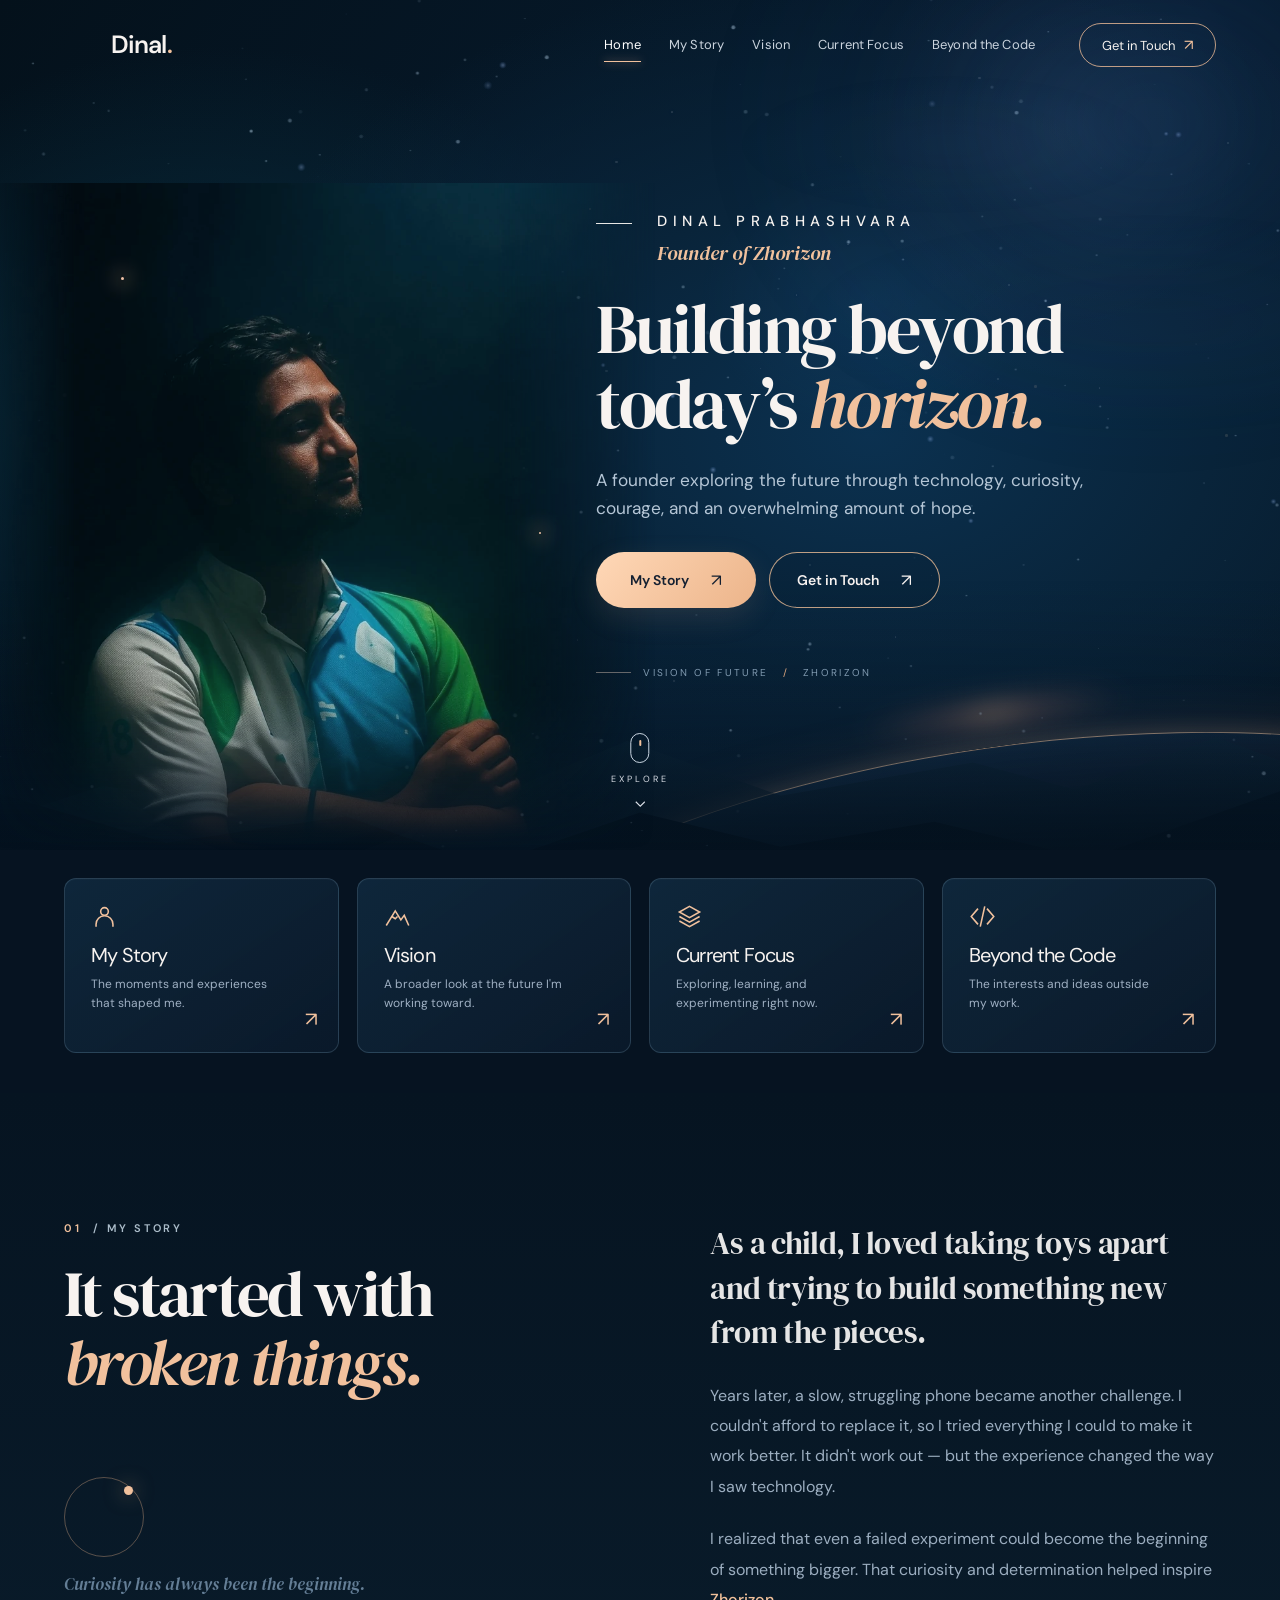
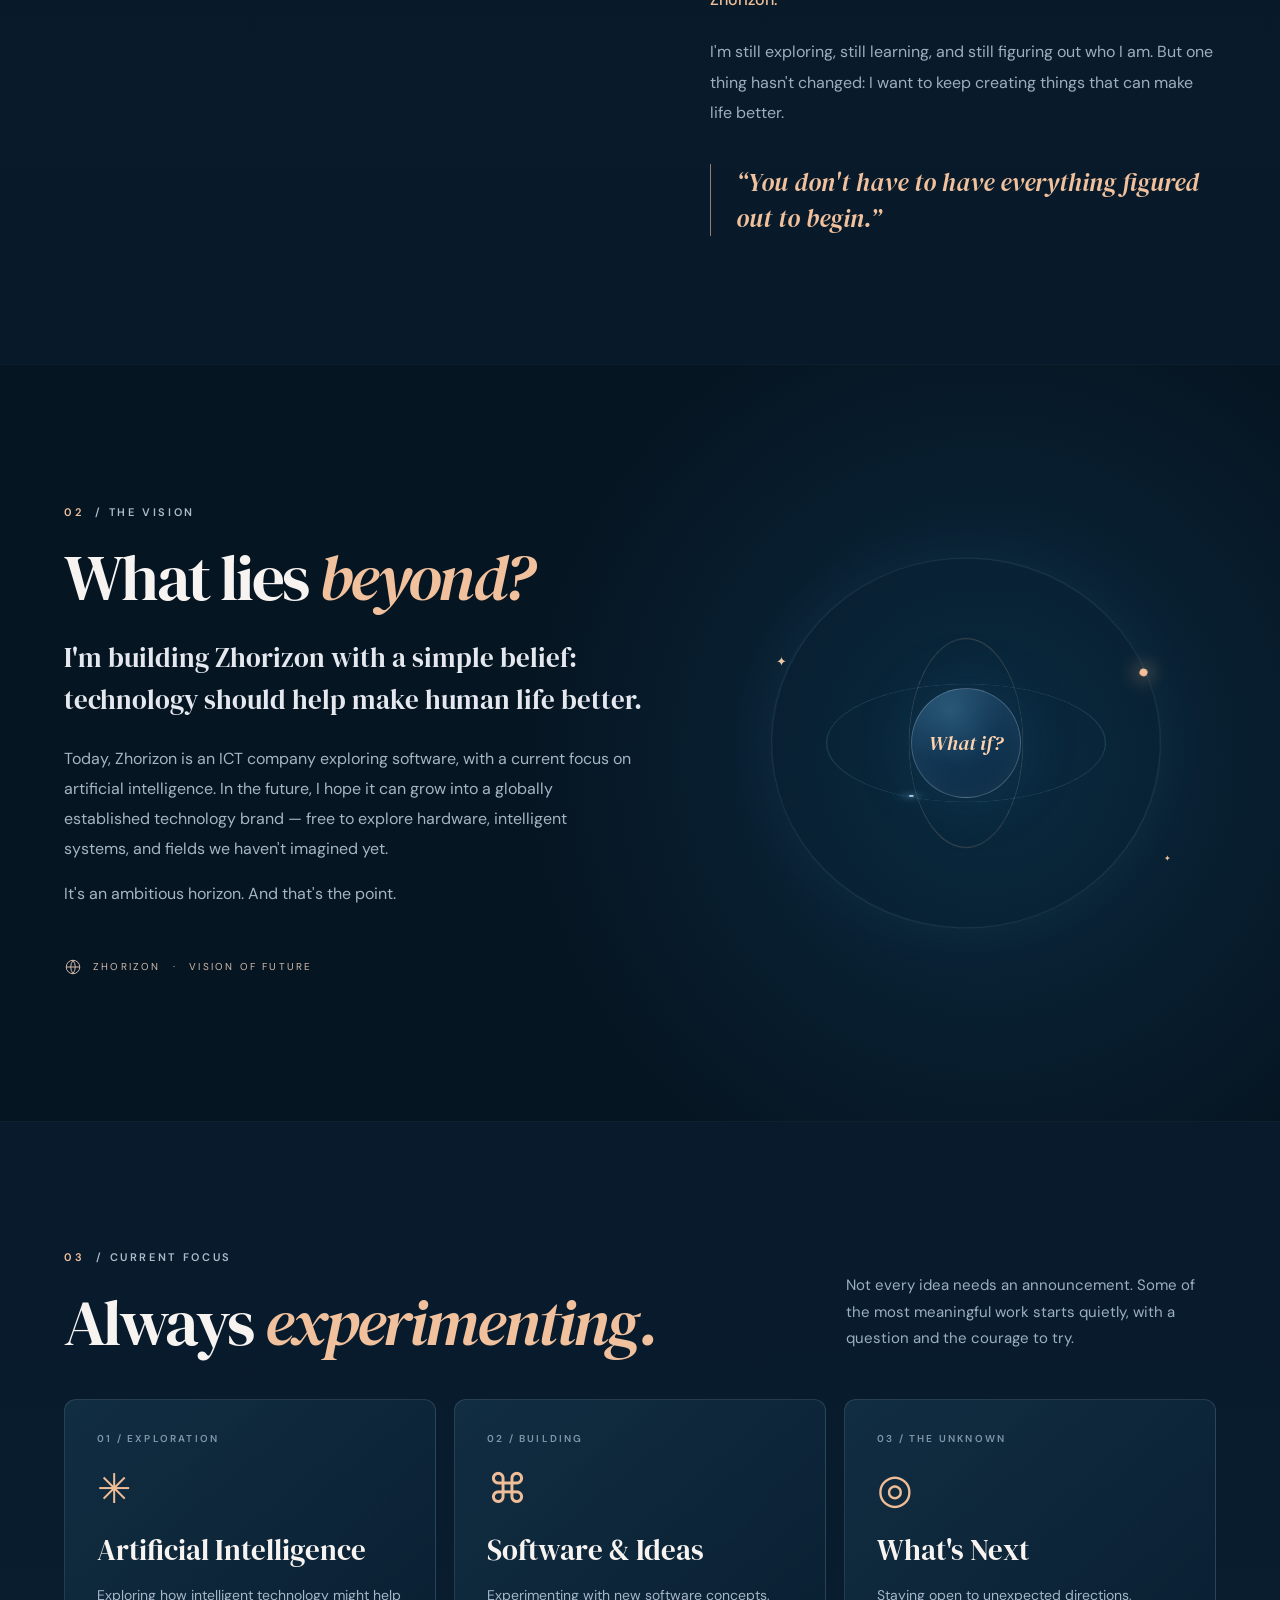
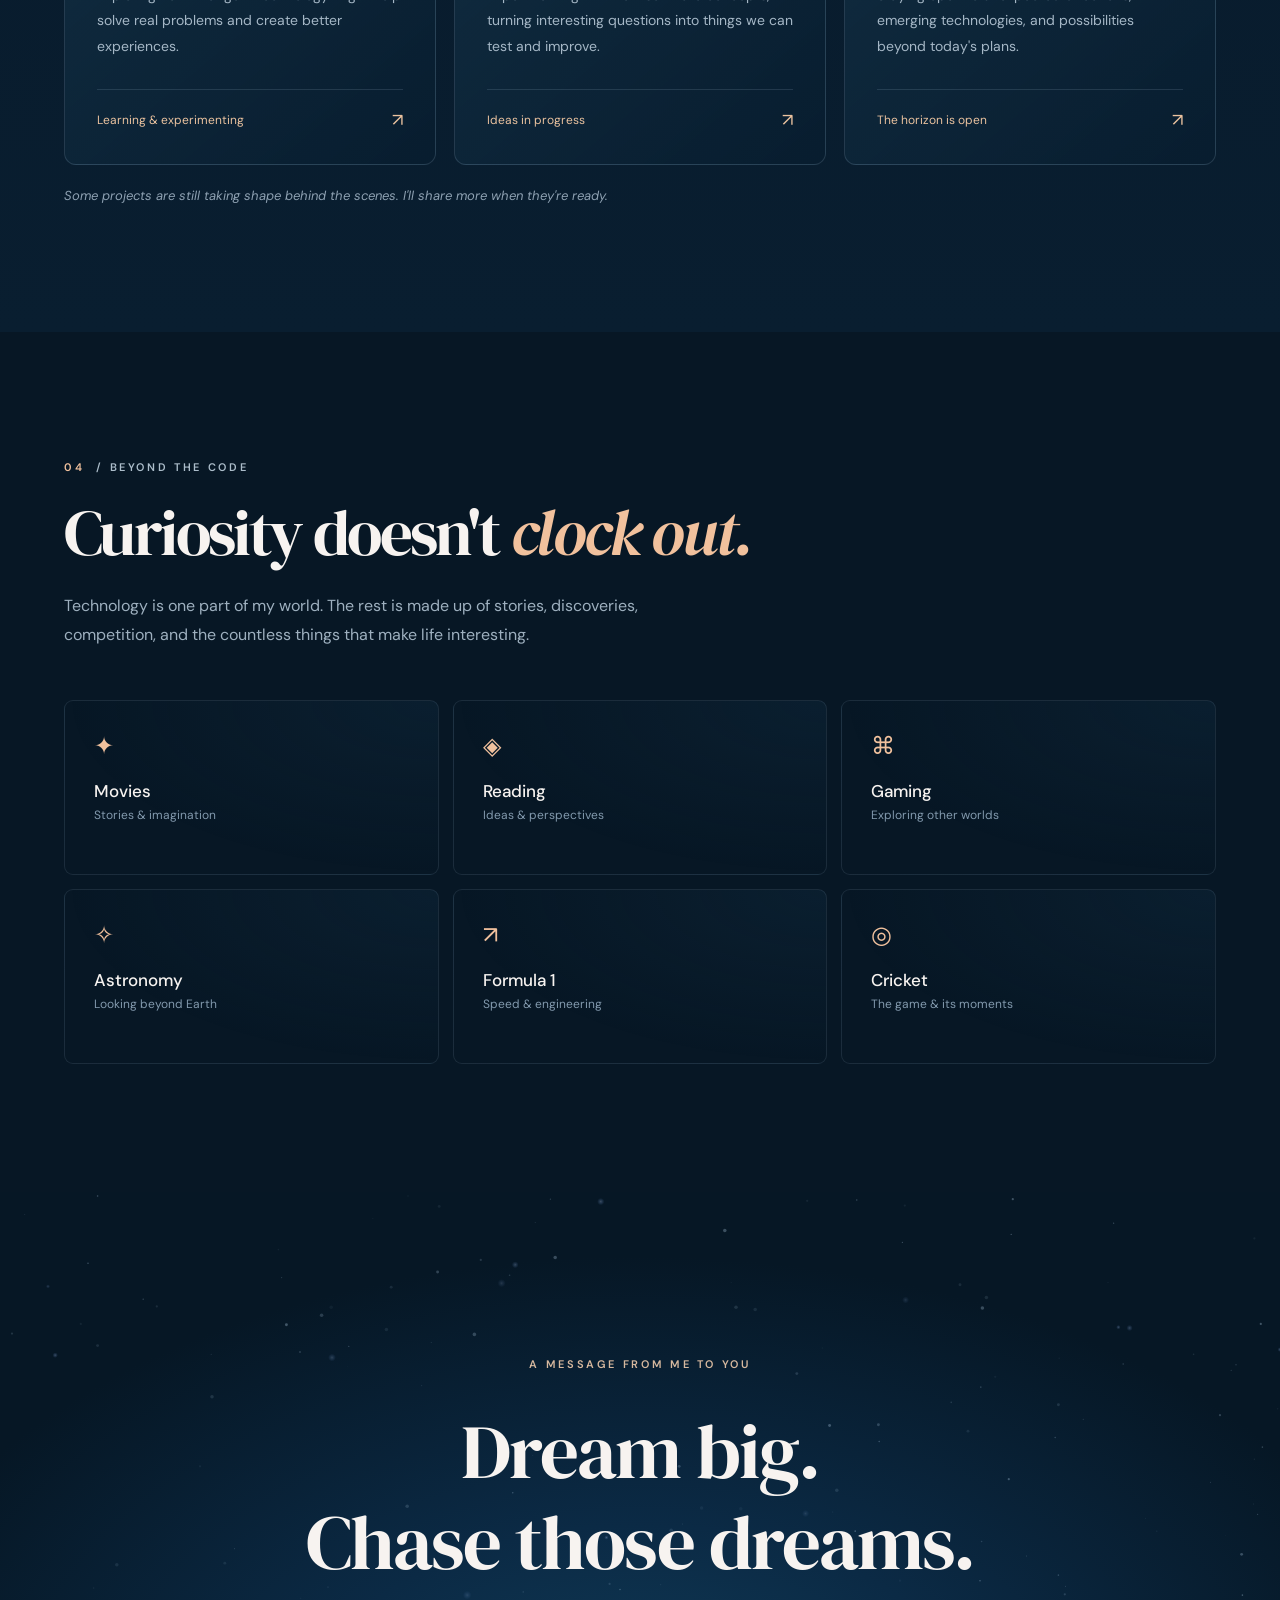
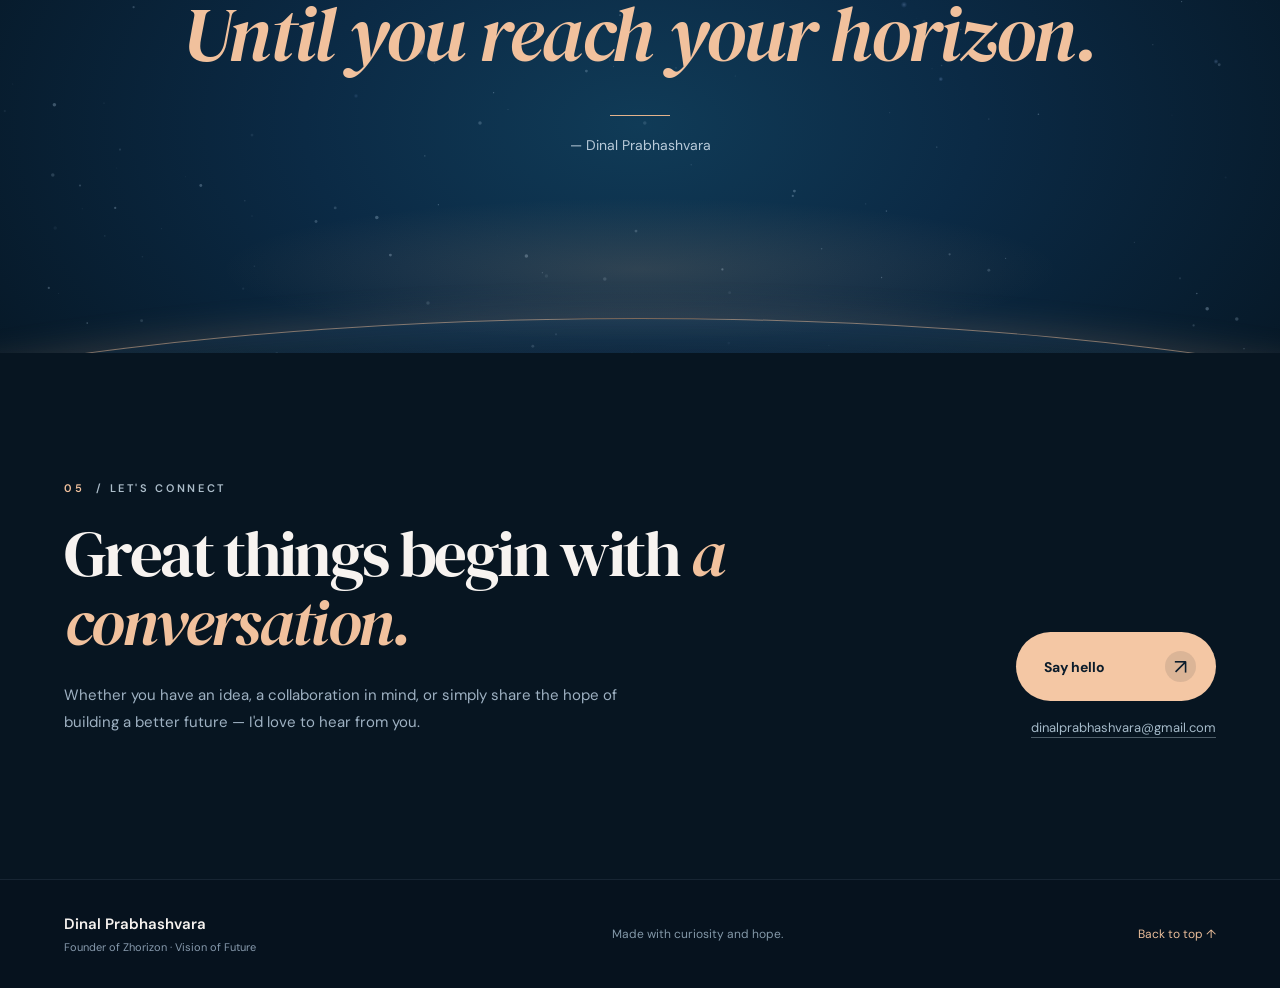
==== index.html @ a8a8c231 "Add files via upload Initial portfolio website" ====
<!doctype html>
<html lang="en">
<head>
  <meta charset="UTF-8" />
  <meta name="viewport" content="width=device-width, initial-scale=1.0" />
  <meta name="theme-color" content="#071421" />
  <meta name="description" content="Dinal Prabhashvara — founder of Zhorizon. Exploring the future through technology, curiosity, courage, and hope." />
  <meta property="og:type" content="website" />
  <meta property="og:title" content="Dinal Prabhashvara — Building beyond today's horizon" />
  <meta property="og:description" content="Founder of Zhorizon. Building, experimenting, and exploring new possibilities in technology." />
  <title>Dinal Prabhashvara | Building Beyond Today's Horizon</title>
  <link rel="icon" type="image/svg+xml" href="assets/favicon.svg" />
  <link rel="preconnect" href="https://fonts.googleapis.com" />
  <link rel="preconnect" href="https://fonts.gstatic.com" crossorigin />
  <link href="https://fonts.googleapis.com/css2?family=DM+Sans:wght@400;500;600;700&family=DM+Serif+Display:ital@0;1&display=swap" rel="stylesheet" />
  <link rel="stylesheet" href="styles.css" />
  <script>document.documentElement.classList.add('js');</script>
  <script src="script.js" defer></script>
</head>
<body>
  <a class="skip-link" href="#main">Skip to content</a>
  <div class="scroll-progress" aria-hidden="true"></div>
  <header class="site-header" id="top">
    <div class="header-inner container">
      <a class="brand" href="#home" aria-label="Dinal Prabhashvara, home">
        <svg class="brand-horizon" width="42" height="24" viewBox="0 0 42 24" fill="none" aria-hidden="true">
          <path d="M2 18C10.5 8.3 31.2 8.1 40 18" stroke="url(#logoArc)" stroke-width="2" stroke-linecap="round"/>
          <defs><linearGradient id="logoArc" x1="2" y1="18" x2="40" y2="18"><stop stop-color="#E7AE7F" stop-opacity="0"/><stop offset=".5" stop-color="#FFD1A7"/><stop offset="1" stop-color="#E7AE7F" stop-opacity="0"/></linearGradient></defs>
        </svg>
        <span>Dinal<span class="brand-period">.</span></span>
      </a>
      <nav class="site-nav" id="primary-nav" aria-label="Primary navigation">
        <a href="#home" class="active">Home</a>
        <a href="#story">My Story</a>
        <a href="#vision">Vision</a>
        <a href="#focus">Current Focus</a>
        <a href="#beyond">Beyond the Code</a>
      </nav>
      <a class="header-contact" href="#contact">Get in Touch <span aria-hidden="true">↗</span></a>
      <button class="menu-toggle" aria-label="Open navigation" aria-expanded="false" aria-controls="primary-nav" type="button"><span></span><span></span><span></span></button>
    </div>
  </header>

  <main id="main">
    <section class="hero" id="home" aria-labelledby="hero-title">
      <div class="stars-layer" aria-hidden="true"></div>
      <div class="twinkle-field" aria-hidden="true"></div>
      <div class="meteor-field" aria-hidden="true"><span class="meteor meteor-one"></span><span class="meteor meteor-two"></span></div>
      <div class="cosmic-glow" aria-hidden="true"></div>
      <div class="cosmic-dust" aria-hidden="true"></div>
      <div class="horizon-scene" aria-hidden="true">
        <div class="horizon-planet"></div><div class="horizon-arc"></div>
        <div class="mountain mountain-back"></div><div class="mountain mountain-front"></div>
      </div>
      <div class="hero-inner container">
        <div class="portrait-panel">
          <div class="portrait-aura" aria-hidden="true"></div>
          <img class="portrait" src="assets/dinal-portrait.webp" alt="Portrait of Dinal Prabhashvara, founder of Zhorizon" width="1024" height="1030" fetchpriority="high" />
          <span class="portrait-spark one" aria-hidden="true"></span>
          <span class="portrait-spark two" aria-hidden="true"></span>
        </div>
        <div class="hero-content">
          <div class="eyebrow"><span class="eyebrow-line"></span><div><span class="eyebrow-name">Dinal Prabhashvara</span><span class="eyebrow-role">Founder of Zhorizon</span></div></div>
          <h1 id="hero-title">Building beyond<br />today’s <em>horizon.</em></h1>
          <p class="hero-subtitle">A founder exploring the future through technology, curiosity, courage, and an overwhelming amount of hope.</p>
          <div class="hero-actions"><a class="button button-primary" href="#story">My Story <span aria-hidden="true">↗</span></a><a class="button button-secondary" href="#contact">Get in Touch <span aria-hidden="true">↗</span></a></div>
          <div class="hero-caption"><span class="caption-rule"></span><span>Vision of Future <span class="caption-separator">/</span> Zhorizon</span></div>
        </div>
      </div>
      <a class="scroll-prompt" href="#explore" aria-label="Scroll down to explore"><span class="mouse-icon"><span></span></span><span>Explore</span><svg viewBox="0 0 24 24" width="18" height="18" fill="none" stroke="currentColor" stroke-width="1.5" aria-hidden="true"><path d="m6 9 6 6 6-6" /></svg></a>
    </section>

    <section class="explore container" id="explore" aria-label="Explore the website">
      <a class="explore-card" href="#story"><span class="card-icon"><svg viewBox="0 0 24 24" fill="none" stroke="currentColor" stroke-width="1.4" aria-hidden="true"><circle cx="12" cy="7.5" r="3.4"/><path d="M4.5 21v-2.1a7.5 7.5 0 0 1 15 0V21"/></svg></span><span class="card-heading">My Story</span><span class="card-description">The moments and experiences that shaped me.</span><span class="card-arrow" aria-hidden="true">↗</span></a>
      <a class="explore-card" href="#vision"><span class="card-icon"><svg viewBox="0 0 24 24" fill="none" stroke="currentColor" stroke-width="1.4" aria-hidden="true"><path d="m2 20 8-13 5 8 3-4 4 9M7 12l3 2 2-2"/></svg></span><span class="card-heading">Vision</span><span class="card-description">A broader look at the future I'm working toward.</span><span class="card-arrow" aria-hidden="true">↗</span></a>
      <a class="explore-card" href="#focus"><span class="card-icon"><svg viewBox="0 0 24 24" fill="none" stroke="currentColor" stroke-width="1.4" aria-hidden="true"><path d="m12 3 9 5-9 5-9-5 9-5ZM3 12l9 5 9-5M3 16l9 5 9-5"/></svg></span><span class="card-heading">Current Focus</span><span class="card-description">Exploring, learning, and experimenting right now.</span><span class="card-arrow" aria-hidden="true">↗</span></a>
      <a class="explore-card" href="#beyond"><span class="card-icon"><svg viewBox="0 0 24 24" fill="none" stroke="currentColor" stroke-width="1.4" aria-hidden="true"><path d="m8 5-6 7 6 7M16 5l6 7-6 7M14 3 10 21"/></svg></span><span class="card-heading">Beyond the Code</span><span class="card-description">The interests and ideas outside my work.</span><span class="card-arrow" aria-hidden="true">↗</span></a>
    </section>

    <section class="story-section section-pad" id="story" aria-labelledby="story-title">
      <div class="container story-layout">
        <div class="story-intro reveal"><p class="section-kicker"><span>01</span> / My Story</p><h2 class="section-title" id="story-title">It started with <em>broken things.</em></h2><div class="story-decoration" aria-hidden="true"><span class="mini-orbit"></span><span>Curiosity has always been the beginning.</span></div></div>
        <div class="story-prose reveal"><p class="lead">As a child, I loved taking toys apart and trying to build something new from the pieces.</p><p>Years later, a slow, struggling phone became another challenge. I couldn't afford to replace it, so I tried everything I could to make it work better. It didn't work out — but the experience changed the way I saw technology.</p><p>I realized that even a failed experiment could become the beginning of something bigger. That curiosity and determination helped inspire <strong>Zhorizon.</strong></p><p>I'm still exploring, still learning, and still figuring out who I am. But one thing hasn't changed: I want to keep creating things that can make life better.</p><blockquote>“You don't have to have everything figured out to begin.”</blockquote></div>
      </div>
    </section>

    <section class="vision-section section-pad" id="vision" aria-labelledby="vision-title"><div class="vision-aura" aria-hidden="true"></div><div class="container vision-layout"><div class="reveal"><p class="section-kicker"><span>02</span> / The Vision</p><h2 class="section-title" id="vision-title">What lies <em>beyond?</em></h2><p class="vision-text">I'm building Zhorizon with a simple belief: technology should help make human life better.</p><p class="body-copy">Today, Zhorizon is an ICT company exploring software, with a current focus on artificial intelligence. In the future, I hope it can grow into a globally established technology brand — free to explore hardware, intelligent systems, and fields we haven't imagined yet.</p><p class="body-copy">It's an ambitious horizon. And that's the point.</p><div class="vision-tag"><svg viewBox="0 0 24 24" width="18" height="18" fill="none" stroke="currentColor" stroke-width="1.3" aria-hidden="true"><circle cx="12" cy="12" r="9"/><path d="M3 12h18M12 3a16 16 0 0 1 0 18M12 3a16 16 0 0 0 0 18"/></svg><span>ZHORIZON <span class="tag-dot">·</span> VISION OF FUTURE</span></div></div><div class="vision-orbit reveal" aria-hidden="true"><div class="orbit orbit-one"></div><div class="orbit orbit-two"></div><div class="orbit orbit-three"></div><div class="orbit-core"><span>What if?</span></div><span class="orbit-star orbit-star-one">✦</span><span class="orbit-star orbit-star-two">✦</span></div></div></section>

    <section class="focus-section section-pad" id="focus" aria-labelledby="focus-title"><div class="container"><div class="section-top reveal"><div><p class="section-kicker"><span>03</span> / Current Focus</p><h2 class="section-title" id="focus-title">Always <em>experimenting.</em></h2></div><p>Not every idea needs an announcement. Some of the most meaningful work starts quietly, with a question and the courage to try.</p></div><div class="focus-grid"><article class="focus-card reveal"><div class="focus-number">01 / EXPLORATION</div><div class="focus-symbol">✳</div><h3>Artificial Intelligence</h3><p>Exploring how intelligent technology might help solve real problems and create better experiences.</p><div class="focus-bottom">Learning & experimenting <span aria-hidden="true">↗</span></div></article><article class="focus-card reveal"><div class="focus-number">02 / BUILDING</div><div class="focus-symbol">⌘</div><h3>Software & Ideas</h3><p>Experimenting with new software concepts, turning interesting questions into things we can test and improve.</p><div class="focus-bottom">Ideas in progress <span aria-hidden="true">↗</span></div></article><article class="focus-card reveal"><div class="focus-number">03 / THE UNKNOWN</div><div class="focus-symbol">◎</div><h3>What's Next</h3><p>Staying open to unexpected directions, emerging technologies, and possibilities beyond today's plans.</p><div class="focus-bottom">The horizon is open <span aria-hidden="true">↗</span></div></article></div><p class="focus-note reveal">Some projects are still taking shape behind the scenes. I'll share more when they're ready.</p></div></section>

    <section class="beyond-section section-pad" id="beyond" aria-labelledby="beyond-title"><div class="container"><div class="beyond-intro reveal"><p class="section-kicker"><span>04</span> / Beyond the Code</p><h2 class="section-title" id="beyond-title">Curiosity doesn't <em>clock out.</em></h2><p>Technology is one part of my world. The rest is made up of stories, discoveries, competition, and the countless things that make life interesting.</p></div><div class="interest-grid reveal"><div class="interest"><span aria-hidden="true">✦</span><h3>Movies</h3><p>Stories & imagination</p></div><div class="interest"><span aria-hidden="true">◈</span><h3>Reading</h3><p>Ideas & perspectives</p></div><div class="interest"><span aria-hidden="true">⌘</span><h3>Gaming</h3><p>Exploring other worlds</p></div><div class="interest"><span aria-hidden="true">✧</span><h3>Astronomy</h3><p>Looking beyond Earth</p></div><div class="interest"><span aria-hidden="true">↗</span><h3>Formula 1</h3><p>Speed & engineering</p></div><div class="interest"><span aria-hidden="true">◎</span><h3>Cricket</h3><p>The game & its moments</p></div></div></div></section>

    <section class="closing-section" aria-labelledby="closing-title"><div class="closing-stars" aria-hidden="true"></div><div class="closing-shimmer" aria-hidden="true"></div><div class="container closing-inner reveal"><p class="section-kicker">A message from me to you</p><h2 id="closing-title">Dream big.<br />Chase those dreams.<br /><em>Until you reach your horizon.</em></h2><div class="signature-rule"></div><p class="signature">— Dinal Prabhashvara</p></div><div class="closing-horizon" aria-hidden="true"></div></section>

    <section class="contact-section section-pad" id="contact" aria-labelledby="contact-title"><div class="container contact-layout"><div class="reveal"><p class="section-kicker"><span>05</span> / Let's Connect</p><h2 class="section-title" id="contact-title">Great things begin with <em>a conversation.</em></h2><p>Whether you have an idea, a collaboration in mind, or simply share the hope of building a better future — I'd love to hear from you.</p></div><div class="contact-action reveal"><a href="mailto:dinalprabhashvara@gmail.com?subject=Hello%20Dinal" class="contact-button" data-open-contact-dialog aria-haspopup="dialog"><span>Say hello</span><span class="contact-button-arrow" aria-hidden="true">↗</span></a><a class="contact-email" href="mailto:dinalprabhashvara@gmail.com">dinalprabhashvara@gmail.com</a></div></div></section>
  </main>

  <dialog class="contact-dialog" id="contact-dialog" aria-labelledby="contact-dialog-title" aria-describedby="contact-dialog-description">
    <div class="contact-dialog-panel">
      <button class="dialog-close" type="button" aria-label="Close contact options" data-close-contact-dialog>×</button>
      <span class="dialog-kicker">LET'S CONNECT · ZHORIZON</span>
      <h2 id="contact-dialog-title">Start a <em>conversation.</em></h2>
      <p id="contact-dialog-description">Pick whichever way works for you. No account or special setup is needed to copy the address.</p>
      <input class="dialog-email" id="dialog-email" type="text" value="dinalprabhashvara@gmail.com" aria-label="Contact email address" readonly />
      <div class="dialog-actions">
        <a class="dialog-action dialog-action-primary" href="https://mail.google.com/mail/?view=cm&amp;fs=1&amp;to=dinalprabhashvara%40gmail.com&amp;su=Hello%20Dinal" target="_blank" rel="noopener noreferrer">Write with Gmail <span aria-hidden="true">↗</span></a>
        <a class="dialog-action dialog-action-outline" href="mailto:dinalprabhashvara@gmail.com?subject=Hello%20Dinal">Open email app <span aria-hidden="true">↗</span></a>
        <button class="dialog-action dialog-action-outline" type="button" id="copy-contact-email">Copy email address <span aria-hidden="true">⧉</span></button>
      </div>
      <p class="contact-feedback" id="contact-feedback" role="status" aria-live="polite"></p>
    </div>
  </dialog>

  <footer class="footer"><div class="container footer-inner"><div><span class="footer-name">Dinal Prabhashvara</span><span class="footer-caption">Founder of Zhorizon · Vision of Future</span></div><p>Made with curiosity and hope.</p><a href="#top" class="back-top">Back to top ↑</a></div></footer>

</body>
</html>
---- styles.css ----
:root {
  --bg: #061321;
  --bg-2: #081a2a;
  --panel: rgba(18, 40, 60, .74);
  --ink: #f7f3f0;
  --muted: #a8b6c6;
  --dim: #7891a6;
  --gold: #f1c19d;
  --gold-strong: #ffcaa0;
  --outline: rgba(177, 207, 231, .16);
  --display: 'DM Serif Display', Georgia, serif;
  --sans: 'DM Sans', Arial, sans-serif;
}
*, *::before, *::after { box-sizing: border-box; }
html { scroll-behavior: smooth; scroll-padding-top: 80px; }
body { margin: 0; color: var(--ink); background: var(--bg); font-family: var(--sans); -webkit-font-smoothing: antialiased; overflow-x: hidden; }
body.menu-open { overflow: hidden; }
a { color: inherit; text-decoration: none; }
button { font: inherit; }
::selection { background: #edbd98; color: #071a2a; }
:focus-visible { outline: 2px solid var(--gold-strong); outline-offset: 5px; }
.container { width: min(90%, 1340px); margin-inline: auto; }
.skip-link { position: fixed; z-index: 100; top: -100px; left: 12px; padding: 12px 17px; background: #fff; color: #071321; border-radius: 5px; }
.skip-link:focus { top: 12px; }

/* Navigation */
.site-header { height: 89px; position: absolute; top: 0; inset-inline: 0; z-index: 30; }
.header-inner { display: flex; align-items: center; justify-content: space-between; gap: 28px; height: 100%; }
.brand { display: inline-flex; align-items: center; font-weight: 600; font-size: 25px; letter-spacing: -.9px; gap: 8px; white-space: nowrap; }
.brand-horizon { margin-right: -3px; filter: drop-shadow(0 0 7px rgba(245, 178, 130, .5)); }
.brand-period { color: var(--gold); }
.site-nav { display: flex; align-items: center; gap: clamp(20px, 2.2vw, 36px); margin-left: auto; }
.site-nav a { color: #cbd4de; font-size: 13px; letter-spacing: .01em; padding: 11px 0; transition: color .2s; position: relative; white-space: nowrap; }
.site-nav a:hover, .site-nav a.active { color: #fff; }
.site-nav a.active::after { content: ''; position: absolute; bottom: 2px; left: 0; right: 0; height: 1px; background: var(--gold); box-shadow: 0 0 8px rgba(245, 183, 145, .8); }
.header-contact { margin-left: 16px; flex: 0 0 auto; font-size: 13px; padding: 11px 22px; border: 1px solid rgba(248, 193, 154, .76); border-radius: 30px; transition: background .25s, transform .25s; }
.header-contact:hover { background: rgba(243, 189, 151, .12); transform: translateY(-2px); }
.header-contact span { margin-left: 6px; font-size: 15px; color: var(--gold); }
.menu-toggle { display: none; width: 40px; height: 40px; background: transparent; border: 1px solid var(--outline); border-radius: 10px; padding: 10px; cursor: pointer; }
.menu-toggle span { display: block; height: 1.5px; margin-block: 4px; background: #fff; transition: transform .3s, opacity .3s; }
.menu-toggle[aria-expanded="true"] span:first-child { transform: translateY(5.5px) rotate(45deg); }
.menu-toggle[aria-expanded="true"] span:nth-child(2) { opacity: 0; }
.menu-toggle[aria-expanded="true"] span:last-child { transform: translateY(-5.5px) rotate(-45deg); }

/* Hero */
.hero { min-height: min(850px, 100svh); min-height: max(710px, min(850px, 100svh)); position: relative; isolation: isolate; background: radial-gradient(ellipse 67% 70% at 68% 51%, #0b3150 0%, #09243a 40%, transparent 79%), radial-gradient(ellipse 48% 58% at 17% 49%, #082e3e 0%, transparent 75%), linear-gradient(125deg, #04111b, #071d32 65%, #061522); overflow: hidden; }
.hero::before { content: ''; position: absolute; inset: 0; opacity: .45; background: radial-gradient(ellipse 19% 29% at 83% 15%, rgba(88, 117, 168, .32), transparent 85%), radial-gradient(ellipse 18% 22% at 68% 35%, rgba(42, 99, 152, .35), transparent 75%); pointer-events: none; }
.stars-layer, .closing-stars { position: absolute; inset: 0; background: url('assets/stars.svg') center top / cover no-repeat; opacity: .68; pointer-events: none; }
.cosmic-glow { position: absolute; width: 70vw; height: 55vw; min-width: 800px; min-height: 500px; right: -25vw; top: -18vw; pointer-events: none; background: radial-gradient(ellipse, rgba(44, 84, 139, .2) 0%, rgba(32, 54, 105, .08) 33%, transparent 69%); filter: blur(20px); }
.horizon-scene { position: absolute; inset: 0; z-index: -1; overflow: hidden; pointer-events: none; }
.horizon-planet { position: absolute; width: 102%; height: 520px; bottom: -415px; left: 29%; transform: rotate(-8deg); border-radius: 50%; border-top: 1px solid rgba(255, 208, 169, .7); box-shadow: 0 -12px 50px 2px rgba(236, 139, 118, .1), 0 -2px 20px 1px rgba(255, 222, 177, .2), inset 0 30px 100px rgba(39, 80, 121, .2); background: linear-gradient(180deg, rgba(74, 93, 143, .12), rgba(5, 15, 27, .92) 30%); }
.horizon-arc { position: absolute; right: 12%; bottom: 118px; width: 21%; height: 36px; border-radius: 50%; background: radial-gradient(ellipse, rgba(255, 205, 151, .8) 0%, rgba(244, 151, 125, .3) 24%, transparent 72%); filter: blur(13px); transform: rotate(-8deg); }
.mountain { position: absolute; height: 195px; width: 100%; bottom: -10px; }
.mountain-back { background: linear-gradient(180deg, rgba(21, 58, 83, .6), rgba(4, 20, 34, .8)); clip-path: polygon(0 79%, 8% 62%, 18% 71%, 27% 45%, 38% 69%, 49% 39%, 61% 67%, 76% 50%, 84% 64%, 95% 37%, 100% 49%, 100% 100%, 0 100%); opacity: .82; }
.mountain-front { bottom: -35px; height: 132px; background: linear-gradient(180deg, #051727, #04111e); clip-path: polygon(0 31%, 13% 68%, 27% 48%, 38% 85%, 50% 45%, 61% 71%, 73% 52%, 85% 80%, 100% 29%, 100% 100%, 0 100%); }
.hero::after { content: ''; position: absolute; bottom: 0; left: 0; right: 0; height: 270px; background: linear-gradient(transparent, rgba(4, 14, 26, .2) 45%, rgba(4, 17, 29, .6)); z-index: 2; pointer-events: none; }
.hero-inner { display: grid; grid-template-columns: 45% 55%; align-items: center; min-height: inherit; position: relative; z-index: 3; padding-top: 75px; }
.portrait-panel { position: relative; align-self: stretch; min-width: 0; }
.portrait-aura { position: absolute; width: 100%; height: 79%; top: 20%; left: -6%; background: radial-gradient(ellipse at center, rgba(11, 71, 86, .35), transparent 71%); filter: blur(20px); }
.portrait { position: absolute; bottom: 0; width: min(128%, 700px); height: auto; left: -14%; max-height: 91%; object-fit: cover; object-position: 48% 50%; filter: contrast(1.03) saturate(.84); -webkit-mask-image: linear-gradient(to right, transparent 0%, #000 13%, #000 76%, transparent 100%), linear-gradient(to top, transparent 0%, #000 23%, #000 100%); mask-image: linear-gradient(to right, transparent 0%, #000 13%, #000 76%, transparent 100%), linear-gradient(to top, transparent 0%, #000 23%, #000 100%); -webkit-mask-composite: source-in; mask-composite: intersect; }
.portrait-spark { position: absolute; width: 3px; height: 3px; border-radius: 50%; background: #f1c2a7; box-shadow: 0 0 20px 4px rgba(255, 196, 149, .44); }
.portrait-spark.one { top: 26%; left: 11%; }.portrait-spark.two { top: 59%; right: 8%; width: 2px; height: 2px; }
.hero-content { position: relative; z-index: 4; padding-bottom: 15px; padding-left: 14px; transform: translateY(-10px); }
.eyebrow { display: flex; align-items: flex-start; gap: 25px; margin-bottom: 25px; }
.eyebrow-line { display: inline-block; width: 36px; height: 1px; margin-top: 12px; background: #e8e7e5; }
.eyebrow-name { display: block; text-transform: uppercase; letter-spacing: .37em; font-size: clamp(12px, 1.15vw, 16px); font-weight: 500; margin-bottom: 8px; }
.eyebrow-role { display: block; font-family: var(--display); font-style: italic; color: var(--gold); font-size: clamp(17px, 1.6vw, 24px); }
h1, h2, h3, p { margin-top: 0; }
h1 { font-family: var(--display); font-size: clamp(55px, 5.5vw, 87px); letter-spacing: -.035em; font-weight: 400; line-height: 1.06; margin-bottom: 24px; white-space: nowrap; }
h1 em, .section-title em, .closing-inner h2 em { color: var(--gold); font-weight: 400; }
.hero-subtitle { color: #b5c6d6; font-size: clamp(16px, 1.35vw, 20px); max-width: 510px; line-height: 1.65; margin-bottom: 29px; }
.hero-actions { display: flex; gap: 13px; flex-wrap: wrap; }
.button { min-width: 160px; display: inline-flex; gap: 22px; align-items: center; justify-content: center; font-size: 14px; font-weight: 600; border-radius: 50px; padding: 16px 27px; transition: transform .25s, box-shadow .25s, background .25s; }
.button:hover { transform: translateY(-3px); }
.button span { font-size: 17px; font-weight: 400; }
.button-primary { color: #142031; background: linear-gradient(130deg, #ffd8b7, #ecb48a); box-shadow: 0 10px 30px rgba(231, 172, 138, .12); }
.button-primary:hover { box-shadow: 0 12px 35px rgba(234, 174, 136, .26); }
.button-secondary { color: #f7f2f0; border: 1px solid rgba(253, 200, 157, .75); background: rgba(10, 29, 48, .28); }
.button-secondary:hover { background: rgba(247, 194, 154, .1); }
.hero-caption { display: flex; gap: 12px; align-items: center; margin-top: 58px; color: #809ab0; text-transform: uppercase; font-size: 10px; letter-spacing: .23em; }
.caption-rule { width: 35px; height: 1px; background: rgba(198, 180, 168, .5); }.caption-separator { color: #dea77f; padding-inline: 9px; }
.scroll-prompt { position: absolute; z-index: 5; bottom: 37px; left: 50%; transform: translateX(-50%); display: flex; flex-direction: column; align-items: center; gap: 10px; text-transform: uppercase; font-size: 9px; letter-spacing: .34em; color: #d7dce4; }
.mouse-icon { display: flex; justify-content: center; width: 19px; height: 30px; border: 1px solid #cad6e2; border-radius: 10px; padding-top: 6px; }.mouse-icon span { width: 2px; height: 6px; background: var(--gold); border-radius: 3px; animation: scroll-dot 2s infinite; }
@keyframes scroll-dot { 0%, 100% { transform: translateY(0); opacity: 1; } 60% { transform: translateY(6px); opacity: .4; } }

/* First viewport cards */
.explore { position: relative; margin-top: -6px; z-index: 4; display: grid; grid-template-columns: repeat(4, 1fr); gap: 18px; padding-block: 34px 40px; }
.explore-card { display: flex; flex-direction: column; position: relative; min-height: 175px; padding: 24px 26px 22px; border: 1px solid rgba(149, 191, 214, .2); background: linear-gradient(145deg, rgba(19, 48, 71, .69), rgba(11, 26, 43, .88)); border-radius: 12px; box-shadow: inset 0 1px 1px rgba(255, 255, 255, .025); transition: border-color .3s, transform .3s, background .3s; }
.explore-card:hover { transform: translateY(-6px); border-color: rgba(239, 193, 153, .56); background: linear-gradient(145deg, rgba(22, 56, 79, .9), rgba(13, 32, 51, .95)); }
.card-icon { width: 27px; height: 27px; display: block; color: var(--gold); margin-bottom: 12px; }
.card-icon svg { width: 100%; height: 100%; }
.card-heading { display: block; font-size: 20px; letter-spacing: -.04em; margin-bottom: 7px; }
.card-description { max-width: 200px; color: #9fb0c3; font-size: 12px; line-height: 1.58; padding-right: 8px; }
.card-arrow { position: absolute; right: 20px; bottom: 20px; font-size: 20px; color: var(--gold); }

/* Shared sections */
.section-pad { padding-block: clamp(95px, 10vw, 170px); }
.section-kicker { display: flex; align-items: center; gap: 12px; text-transform: uppercase; font-size: 11px; font-weight: 600; letter-spacing: .24em; color: #acbdca; margin-bottom: 24px; }
.section-kicker span { color: var(--gold); }
.section-title { font-family: var(--display); font-weight: 400; font-size: clamp(44px, 5.1vw, 78px); line-height: 1.06; letter-spacing: -.04em; margin-bottom: 25px; }
.body-copy { font-size: 16px; line-height: 1.88; color: #a5b5c2; }
.reveal { opacity: 1; transform: none; }
.js .reveal { opacity: 0; transform: translateY(26px); transition: transform .75s cubic-bezier(.22,1,.36,1), opacity .75s; }
.js .reveal.is-visible { opacity: 1; transform: translateY(0); }

/* Story */
.story-section { background: linear-gradient(180deg, #061421 0%, #091b2a 68%, #081a2a 100%); position: relative; }
.story-layout { display: grid; grid-template-columns: 1fr 1fr; gap: min(11vw, 155px); }
.story-intro { position: relative; }
.story-intro .section-title { max-width: 470px; }
.story-decoration { display: flex; flex-direction: column; gap: 15px; color: #647e96; font-family: var(--display); font-size: 17px; font-style: italic; margin-top: 80px; }
.mini-orbit { display: block; width: 80px; height: 80px; border: 1px solid rgba(239, 183, 140, .35); border-radius: 50%; position: relative; }
.mini-orbit::before { content: ''; display: block; width: 9px; height: 9px; background: var(--gold); border-radius: 50%; position: absolute; top: 8px; right: 10px; box-shadow: 0 0 20px rgba(248, 183, 131, .6); }
.story-prose { max-width: 520px; color: #9caec0; font-size: 16px; line-height: 1.9; }
.story-prose p { margin-bottom: 22px; }
.story-prose p.lead { color: #e5e5e5; font-family: var(--display); font-size: clamp(24px, 2.4vw, 35px); line-height: 1.45; letter-spacing: -.02em; margin-bottom: 26px; }
.story-prose strong { color: #f0c09a; font-weight: 500; }
.story-prose blockquote { color: var(--gold); font-family: var(--display); font-style: italic; font-size: 25px; margin: 35px 0 0; padding-left: 25px; border-left: 1px solid rgba(239, 193, 157, .6); line-height: 1.45; }

/* Vision */
.vision-section { overflow: hidden; isolation: isolate; position: relative; background: #061522; border-top: 1px solid rgba(171, 197, 223, .05); border-bottom: 1px solid rgba(171, 197, 223, .06); }
.vision-aura { position: absolute; inset: 0; z-index: -1; background: radial-gradient(ellipse 42% 73% at 77% 52%, rgba(14, 62, 92, .52), transparent 85%); }
.vision-layout { display: grid; grid-template-columns: 53% 47%; align-items: center; }
.vision-layout .section-title { max-width: 580px; }
.vision-text { color: #e5e9ef; font-family: var(--display); font-size: clamp(23px, 2.1vw, 29px); line-height: 1.55; max-width: 630px; margin-bottom: 23px; }
.vision-layout .body-copy { max-width: 570px; margin-bottom: 15px; }
.vision-tag { display: inline-flex; align-items: center; gap: 11px; margin-top: 34px; font-size: 10px; letter-spacing: .22em; color: #d5bbab; }
.tag-dot { padding: 0 7px; }
.vision-orbit { width: min(100%, 500px); aspect-ratio: 1; margin-left: auto; position: relative; }
.orbit { position: absolute; border-radius: 50%; border: 1px solid rgba(114, 165, 200, .2); inset: 11%; transform: rotateX(18deg) rotate(24deg); }
.orbit-one { box-shadow: 0 0 50px rgba(65, 130, 170, .1); }
.orbit-two { inset: 22%; border-color: rgba(118, 183, 212, .24); transform: rotateX(65deg) rotate(-27deg); }
.orbit-three { inset: 29%; border-color: rgba(239, 194, 159, .25); transform: rotateY(57deg) rotate(24deg); }
.orbit-one::after { content: ''; position: absolute; width: 8px; height: 8px; top: 13%; right: 15%; border-radius: 50%; background: #f6c198; box-shadow: 0 0 17px 6px rgba(246, 184, 142, .25); }
.orbit-two::after { content: ''; position: absolute; width: 5px; height: 5px; bottom: 18%; left: 11%; border-radius: 50%; background: #a7d4ee; box-shadow: 0 0 13px 5px rgba(123, 191, 234, .3); }
.orbit-core { position: absolute; inset: 39%; border-radius: 50%; display: grid; place-items: center; background: radial-gradient(circle at 36% 20%, #295777, #103451 49%, #0a243b); border: 1px solid rgba(207, 229, 242, .28); box-shadow: 0 0 40px 20px rgba(25, 86, 120, .13), inset 0 0 30px rgba(113, 183, 216, .12); }
.orbit-core span { font-family: var(--display); font-size: 20px; font-style: italic; color: #ffd2ae; white-space: nowrap; }
.orbit-star { position: absolute; color: #edc6a6; font-size: 13px; }
.orbit-star-one { left: 12%; top: 32%; }.orbit-star-two { right: 9%; bottom: 26%; font-size: 8px; }

/* Focus */
.focus-section { background: linear-gradient(180deg, #081a2b, #091e30); }
.section-top { display: flex; justify-content: space-between; gap: 60px; align-items: end; margin-bottom: 42px; }
.section-top .section-title { margin-bottom: 0; }
.section-top > p { max-width: 370px; color: #9aafc1; font-size: 15px; line-height: 1.75; margin-bottom: 6px; }
.focus-grid { display: grid; grid-template-columns: repeat(3, 1fr); gap: 18px; }
.focus-card { display: flex; flex-direction: column; min-height: 330px; padding: 32px; border-radius: 12px; border: 1px solid var(--outline); background: linear-gradient(140deg, rgba(23, 55, 77, .66), rgba(8, 29, 47, .96)); transition: border-color .3s, transform .3s; }
.focus-card:hover { border-color: rgba(240, 189, 148, .5); transform: translateY(-5px); }
.focus-number { font-size: 10px; font-weight: 600; letter-spacing: .22em; color: #8197ab; }
.focus-symbol { font-family: Georgia, serif; font-size: 41px; color: #efbd97; margin: 24px 0 20px; line-height: 1; }
.focus-card h3 { font-family: var(--display); font-weight: 400; font-size: 29px; margin-bottom: 13px; }
.focus-card p { font-size: 14px; line-height: 1.8; color: #a5b7c6; margin-bottom: 30px; }
.focus-bottom { border-top: 1px solid rgba(174, 199, 218, .15); margin-top: auto; padding-top: 18px; display: flex; align-items: center; justify-content: space-between; color: #eac29f; font-size: 12px; }
.focus-bottom span { font-size: 18px; }
.focus-note { margin: 22px 0 0; font-size: 13px; font-style: italic; color: #8ea1b2; }

/* Interests */
.beyond-section { background: #071725; }
.beyond-intro { max-width: 700px; margin-bottom: 50px; }
.beyond-intro p:last-child { font-size: 16px; line-height: 1.8; color: #9eb0bf; max-width: 590px; }
.interest-grid { display: grid; grid-template-columns: repeat(3, 1fr); gap: 14px; }
.interest { padding: 29px; min-height: 175px; border: 1px solid rgba(172, 197, 221, .12); background: radial-gradient(ellipse at 100% 0%, rgba(25, 63, 90, .2), transparent 70%); border-radius: 9px; }
.interest > span { color: var(--gold); font-size: 24px; }
.interest h3 { font-size: 17px; font-weight: 500; margin: 19px 0 5px; }.interest p { color: #8299ad; font-size: 12px; margin-bottom: 0; }

/* Quote */
.closing-section { position: relative; isolation: isolate; overflow: hidden; background: radial-gradient(ellipse 75% 75% at 50% 70%, #103b57 0%, #0b2a45 35%, #061725 82%); padding: 165px 0 185px; text-align: center; }
.closing-stars { opacity: .45; z-index: -1; }.closing-inner { position: relative; z-index: 2; }
.closing-inner .section-kicker { justify-content: center; color: #d7b99f; }
.closing-inner h2 { font-family: var(--display); font-weight: 400; font-size: clamp(42px, 6vw, 84px); line-height: 1.19; letter-spacing: -.025em; margin: 35px 0 35px; }
.signature-rule { margin: 0 auto 20px; width: 60px; height: 1px; background: #e4b38c; }
.signature { color: #b8cad9; font-size: 14px; }
.closing-horizon { position: absolute; width: 170%; height: 500px; border: 1px solid rgba(251, 200, 159, .49); background: linear-gradient(180deg, rgba(121, 128, 153, .08), rgba(3, 13, 23, .95) 45%); box-shadow: 0 -4px 35px rgba(252, 192, 142, .16), inset 0 18px 38px rgba(63, 98, 118, .15); border-radius: 50% 50% 0 0; bottom: -465px; left: -35%; }

/* Contact & footer */
.contact-section { background: #071521; }
.contact-layout { display: flex; align-items: end; justify-content: space-between; gap: 70px; }
.contact-layout > div:first-child { max-width: 720px; }
.contact-layout .section-title { margin-bottom: 25px; }
.contact-layout p:last-child { color: #9eb1c2; font-size: 15px; line-height: 1.8; max-width: 570px; }
.contact-action { flex: 0 0 auto; text-align: right; display: flex; align-items: flex-end; flex-direction: column; gap: 18px; padding-bottom: 15px; }
.contact-button { background: #f4c7a4; color: #0b1c2b; display: flex; align-items: center; gap: 60px; border-radius: 50px; padding: 19px 20px 19px 28px; font-size: 14px; font-weight: 700; transition: background .25s, transform .25s; }
.contact-button:hover { background: #ffdbbd; transform: translateY(-3px); }
.contact-button-arrow { background: rgba(9, 24, 40, .1); border-radius: 50%; width: 31px; height: 31px; display: grid; place-items: center; font-size: 21px; font-weight: 400; }
.contact-email { color: #a5bac9; font-size: 13px; text-decoration: underline; text-decoration-color: rgba(183, 199, 211, .4); text-underline-offset: 5px; }
.contact-email:hover { color: #fff; }
.footer { border-top: 1px solid rgba(177, 205, 228, .1); background: #06121e; padding: 34px 0; }
.footer-inner { display: flex; align-items: center; justify-content: space-between; gap: 20px; }
.footer-name { display: block; font-size: 15px; font-weight: 600; }.footer-caption { display: block; font-size: 11px; color: #879aad; margin-top: 6px; }
.footer p { font-size: 12px; color: #8398a8; margin: 0; }.back-top { color: #e8bc99; font-size: 12px; }
.back-top:hover { text-decoration: underline; }

@media (max-width: 1150px) {
  .container { width: min(92%, 1100px); }
  .site-nav { gap: 18px; }
  .site-nav a { font-size: 12px; }
  .header-contact { padding: 10px 17px; margin-left: 0; }
  .hero-inner { grid-template-columns: 45% 55%; }
  .portrait { left: -18%; width: 136%; }
  h1 { font-size: clamp(48px, 5.3vw, 71px); }
  .hero-content { padding-left: 0; }
  .explore-card { padding: 20px; }
  .card-heading { font-size: 18px; }
  .story-layout { gap: 70px; }
}
@media (max-width: 850px) {
  .site-header { height: 72px; }
  .menu-toggle { display: block; z-index: 35; }
  .header-contact { display: none; }
  .site-nav { display: flex; flex-direction: column; position: fixed; inset: 72px 0 auto; background: rgba(5, 20, 33, .98); border-bottom: 1px solid var(--outline); padding: 25px 5% 35px; align-items: stretch; gap: 2px; opacity: 0; pointer-events: none; transform: translateY(-12px); transition: opacity .25s, transform .25s; box-shadow: 0 40px 45px rgba(0, 0, 0, .35); }
  .site-nav.open { opacity: 1; pointer-events: all; transform: translateY(0); }
  .site-nav a { font-size: 16px; padding: 14px 0; }
  .site-nav a.active::after { right: auto; width: 40px; }
  .hero { min-height: 730px; }
  .hero-inner { grid-template-columns: 42% 58%; }
  .portrait { width: 150%; left: -35%; height: 72%; max-height: none; object-fit: cover; object-position: 45% center; bottom: 4%; }
  .eyebrow { gap: 13px; margin-bottom: 18px; }
  .eyebrow-line { width: 20px; }
  .eyebrow-name { font-size: 10px; letter-spacing: .23em; }.eyebrow-role { font-size: 16px; }
  h1 { font-size: clamp(44px, 6.2vw, 59px); white-space: normal; }
  .hero-subtitle { font-size: 15px; }.hero-caption { margin-top: 35px; }
  .scroll-prompt { bottom: 23px; }
  .explore { grid-template-columns: repeat(2, 1fr); }
  .story-layout { grid-template-columns: 1fr; gap: 30px; }.story-decoration { display: none; }.story-prose { max-width: 700px; }
  .vision-layout { grid-template-columns: 1fr; }.vision-orbit { width: min(75%, 430px); margin: 20px auto -50px; }
  .section-top { flex-direction: column; align-items: flex-start; gap: 16px; }.section-top > p { max-width: 550px; }
  .focus-card { padding: 23px; min-height: 350px; }.focus-card h3 { font-size: 24px; }
  .contact-layout { align-items: flex-start; flex-direction: column; gap: 26px; }.contact-action { align-items: flex-start; text-align: left; }
}
@media (max-width: 600px) {
  html { scroll-padding-top: 68px; }
  .container { width: min(89%, 500px); }
  .brand { font-size: 22px; }.brand-horizon { width: 33px; }
  .hero { min-height: 880px; min-height: max(760px, 100svh); background: radial-gradient(ellipse 90% 60% at 60% 40%, #123955 0%, transparent 78%), linear-gradient(145deg, #061622, #081e31 64%, #051423); }
  .hero-inner { min-height: 0; height: auto; display: flex; flex-direction: column; align-items: stretch; padding-top: 97px; }
  .hero-content { order: 0; transform: none; padding: 0; position: relative; z-index: 7; }
  .eyebrow { margin-bottom: 19px; gap: 12px; }.eyebrow-line { margin-top: 8px; width: 22px; }.eyebrow-name { letter-spacing: .25em; font-size: 10px; }.eyebrow-role { font-size: 17px; }
  h1 { font-size: clamp(43px, 11vw, 65px); letter-spacing: -.035em; line-height: 1.03; margin-bottom: 17px; }
  .hero-subtitle { max-width: 460px; font-size: 14px; line-height: 1.65; margin-bottom: 22px; }
  .hero-actions { gap: 9px; }
  .button { min-width: 0; padding: 14px 18px; font-size: 12px; gap: 13px; }
  .hero-caption { margin-top: 24px; font-size: 8px; }
  .portrait-panel { order: 1; flex: 1 1 auto; min-height: 270px; position: relative; margin-inline: -6%; }
  .portrait { width: min(106%, 550px); max-height: none; height: 480px; left: -4%; bottom: -70px; object-fit: contain; object-position: bottom left; -webkit-mask-image: linear-gradient(to right, transparent 0%, black 8%, black 82%, transparent 100%), linear-gradient(to top, transparent 0%, black 26%, black 100%); mask-image: linear-gradient(to right, transparent 0%, black 8%, black 82%, transparent 100%), linear-gradient(to top, transparent 0%, black 26%, black 100%); }
  .horizon-planet { width: 170%; height: 360px; bottom: -300px; left: 1%; }.horizon-arc { right: -10%; bottom: 86px; width: 45%; }
  .mountain { height: 110px; }.mountain-front { height: 105px; }
  .scroll-prompt { display: none; }
  .explore { grid-template-columns: repeat(2, minmax(0, 1fr)); gap: 10px; padding-top: 17px; padding-bottom: 35px; }
  .explore-card { padding: 18px 15px; min-height: 180px; }.card-icon { width: 24px; height: 24px; }.card-heading { font-size: 16px; }.card-description { font-size: 11px; padding-right: 0; }.card-arrow { right: 13px; bottom: 14px; font-size: 17px; }
  .section-pad { padding-block: 86px; }.section-kicker { font-size: 10px; margin-bottom: 18px; }.section-title { font-size: clamp(43px, 11vw, 64px); margin-bottom: 21px; }
  .story-prose { font-size: 15px; }.story-prose p.lead { font-size: 26px; }.story-prose blockquote { font-size: 22px; }
  .vision-text { font-size: 24px; }.vision-orbit { width: 100%; max-width: 360px; margin: 20px auto -45px; }.body-copy { font-size: 15px; }
  .focus-grid { grid-template-columns: 1fr; gap: 12px; }.focus-card { min-height: 270px; }.focus-symbol { margin: 22px 0 17px; }.focus-card h3 { font-size: 27px; }.focus-note { line-height: 1.7; }
  .interest-grid { grid-template-columns: repeat(2, minmax(0, 1fr)); gap: 10px; }.interest { padding: 21px; min-height: 143px; }.interest h3 { font-size: 15px; }.interest p { font-size: 11px; }
  .closing-section { padding: 110px 0 125px; }.closing-inner h2 { font-size: clamp(38px, 10vw, 58px); }.closing-horizon { bottom: -474px; }
  .contact-layout .section-title { font-size: 50px; }.contact-button { padding: 14px 16px 14px 22px; }.contact-email { font-size: 12px; overflow-wrap: anywhere; }
  .footer-inner { flex-direction: column; align-items: flex-start; gap: 21px; }.footer p { order: 3; }
}
@media (max-width: 370px) {
  h1 { font-size: 40px; }
  .button { padding-inline: 13px; }
  .explore-card { padding: 15px 12px; }.card-heading { font-size: 15px; }
  .eyebrow-name { letter-spacing: .18em; }
}
@media (prefers-reduced-motion: reduce) {
  html { scroll-behavior: auto; }
  *, *::before, *::after { animation-duration: .01ms !important; animation-iteration-count: 1 !important; transition-duration: .01ms !important; }
  .js .reveal { opacity: 1; transform: none; }
}


/* ──────────────────────────────────────────────────────────
   COSMIC HORIZON · Motion edition
   Calm, GPU-friendly depth effects. All motion is optional.
   ────────────────────────────────────────────────────────── */
.scroll-progress {
  position: fixed;
  z-index: 110;
  top: 0;
  left: 0;
  right: 0;
  height: 2px;
  pointer-events: none;
  transform: scaleX(0);
  transform-origin: left center;
  background: linear-gradient(90deg, #6f9ab9, #f4c8a4 72%, #fff0d9);
  box-shadow: 0 0 14px rgba(255, 208, 159, .55);
}

/* Star movement is very small; the sky stays readable behind text. */
.stars-layer {
  transform: translate3d(calc(var(--px, 0) * -10px), calc(var(--py, 0) * -7px), 0) scale(1.035);
  animation: starfield-breathe 18s ease-in-out infinite alternate;
}
@keyframes starfield-breathe { from { opacity: .46; } to { opacity: .80; } }
.twinkle-field, .meteor-field, .cosmic-dust {
  position: absolute;
  inset: 0;
  pointer-events: none;
  overflow: hidden;
}
.twinkle-field { z-index: 1; }
.twinkle-star {
  position: absolute;
  display: block;
  width: var(--size, 2px);
  height: var(--size, 2px);
  border-radius: 50%;
  background: #f1f7ff;
  box-shadow: 0 0 7px 1px rgba(162, 206, 255, .32);
  opacity: .12;
  animation: star-twinkle var(--duration, 6s) ease-in-out var(--delay, 0s) infinite;
}
.twinkle-star.warm {
  background: #ffdbb7;
  box-shadow: 0 0 9px 1px rgba(255, 208, 163, .26);
}
@keyframes star-twinkle {
  0%, 100% { opacity: .1; transform: scale(.68); }
  46% { opacity: var(--brightness, .62); transform: scale(1.35); }
  60% { opacity: .35; transform: scale(1); }
}
.meteor-field { z-index: 2; }
.meteor {
  position: absolute;
  display: block;
  width: 130px;
  height: 1px;
  opacity: 0;
  background: linear-gradient(90deg, transparent, rgba(214, 237, 255, .08) 12%, rgba(229, 246, 255, .9));
  border-radius: 100%;
  filter: drop-shadow(0 0 4px rgba(169, 217, 252, .3));
  transform: rotate(-28deg) translate3d(0, 0, 0);
  animation: meteor-flight 15s linear infinite;
}
.meteor::after {
  content: ''; position: absolute; right: 0; top: -1px;
  width: 3px; height: 3px; border-radius: 50%; background: #fff9ee;
  box-shadow: 0 0 9px rgba(250, 246, 231, .6);
}
.meteor-one { top: 17%; left: 49%; animation-delay: 2.8s; }
.meteor-two { top: 35%; left: 77%; width: 95px; animation-delay: 10.5s; animation-duration: 19s; }
@keyframes meteor-flight {
  0%, 15%, 100% { opacity: 0; transform: rotate(-28deg) translate3d(0, 0, 0); }
  16% { opacity: 0; }
  16.8% { opacity: .7; }
  19.5% { opacity: 0; transform: rotate(-28deg) translate3d(-230px, 0, 0); }
  20% { opacity: 0; }
}
.cosmic-glow {
  transform: translate3d(calc(var(--px, 0) * 20px), calc(var(--py, 0) * 14px), 0);
  animation: cosmic-breathe 11s ease-in-out infinite alternate;
}
@keyframes cosmic-breathe { from { opacity: .62; } to { opacity: 1; } }
.cosmic-dust {
  z-index: 0;
  opacity: .44;
  background:
    radial-gradient(ellipse 18% 9% at 74% 17%, rgba(105, 148, 201, .09), transparent),
    radial-gradient(ellipse 30% 14% at 90% 38%, rgba(83, 129, 183, .1), transparent);
  animation: cosmic-drift 22s ease-in-out infinite alternate;
}
@keyframes cosmic-drift { from { opacity: .28; transform: translateY(0); } to { opacity: .62; transform: translateY(25px); } }
.horizon-arc { animation: horizon-breathe 9s ease-in-out infinite alternate; }
@keyframes horizon-breathe { from { opacity: .58; } to { opacity: .96; } }
.horizon-planet { /* Deliberately keep large shadows static; animating them causes costly repaints. */ }
@keyframes horizon-light { from { box-shadow: 0 -12px 50px 2px rgba(236, 139, 118, .1), 0 -2px 20px 1px rgba(255, 222, 177, .2), inset 0 30px 100px rgba(39, 80, 121, .2); } to { box-shadow: 0 -15px 65px 5px rgba(236, 139, 118, .19), 0 -3px 27px 2px rgba(255, 222, 177, .3), inset 0 30px 100px rgba(39, 80, 121, .2); } }
.portrait-aura { animation: aura-breathe 8s ease-in-out infinite alternate; }
@keyframes aura-breathe { from { opacity: .55; } to { opacity: 1; } }
.portrait-spark { animation: portrait-glimmer 4.8s ease-in-out infinite; }
.portrait-spark.two { animation-delay: -2.1s; }
@keyframes portrait-glimmer { 0%, 100% { opacity: .18; transform: scale(.7); } 50% { opacity: .88; transform: scale(1.4); } }

/* A measured entrance instead of a jarring jump. */
.js .site-header { animation: enter-soft .8s .05s both; }
.js .portrait { animation: portrait-entrance 1.45s .12s cubic-bezier(.22,1,.36,1) both, portrait-float 10s 1.6s ease-in-out infinite alternate; }
.js .eyebrow { animation: enter-up .85s .2s both; }
.js .hero-content h1 { animation: enter-up 1.05s .33s both; }
.js .hero-subtitle { animation: enter-up .9s .51s both; }
.js .hero-actions { animation: enter-up .85s .67s both; }
.js .hero-caption { animation: enter-up .9s .85s both; }
.js .scroll-prompt { animation: enter-soft 1s 1.4s both; }
.js .explore-card { animation: enter-up .85s both; }
.js .explore-card:nth-child(1) { animation-delay: .80s; }
.js .explore-card:nth-child(2) { animation-delay: .92s; }
.js .explore-card:nth-child(3) { animation-delay: 1.04s; }
.js .explore-card:nth-child(4) { animation-delay: 1.16s; }
@keyframes enter-soft { from { opacity: 0; } to { opacity: 1; } }
@keyframes enter-up { from { opacity: 0; transform: translateY(22px); } to { opacity: 1; transform: translateY(0); } }
@keyframes portrait-entrance { from { opacity: 0; transform: translateY(30px) scale(.985); } to { opacity: 1; transform: translateY(0) scale(1); } }
@keyframes portrait-float { from { transform: translateY(0); } to { transform: translateY(-9px); } }

/* Content flows into view as you scroll. */
.js .reveal { transition-duration: 1s, 1s; transition-delay: var(--reveal-delay, 0ms); }
.story-prose.reveal { --reveal-delay: 120ms; }
.vision-orbit.reveal { --reveal-delay: 150ms; }
.focus-card:nth-child(2).reveal { --reveal-delay: 100ms; }
.focus-card:nth-child(3).reveal { --reveal-delay: 200ms; }
.contact-action.reveal { --reveal-delay: 120ms; }

/* Orbits turn almost imperceptibly around the vision statement. */
.orbit-one { animation: orbit-turn-one 36s linear infinite; }
.orbit-two { animation: orbit-turn-two 28s linear infinite reverse; }
.orbit-three { animation: orbit-turn-three 31s linear infinite; }
.orbit-core { /* Static atmospheric glow; orbit outlines still move. */ }
.orbit-star { animation: portrait-glimmer 5s ease-in-out infinite; }
.orbit-star-two { animation-delay: -2.8s; }
@keyframes orbit-turn-one { to { transform: rotateX(18deg) rotate(384deg); } }
@keyframes orbit-turn-two { to { transform: rotateX(65deg) rotate(333deg); } }
@keyframes orbit-turn-three { to { transform: rotateY(57deg) rotate(384deg); } }
@keyframes core-glow {
  from { box-shadow: 0 0 30px 12px rgba(25, 86, 120, .08), inset 0 0 30px rgba(113, 183, 216, .08); }
  to { box-shadow: 0 0 56px 25px rgba(25, 86, 120, .22), inset 0 0 35px rgba(113, 183, 216, .16); }
}

/* Light pools react to the pointer while retaining full-size, normal links. */
.explore-card, .focus-card, .interest { isolation: isolate; overflow: hidden; }
.explore-card::before, .focus-card::before, .interest::before {
  content: ''; position: absolute; inset: 0; pointer-events: none;
  z-index: -1; opacity: 0;
  background: radial-gradient(280px circle at var(--light-x, 50%) var(--light-y, 50%), rgba(255, 203, 159, .125), transparent 72%);
  transition: opacity .4s ease;
}
.interest { position: relative; transition: transform .3s ease, border-color .3s ease; }
@media (hover: hover) and (pointer: fine) {
  .explore-card:hover::before, .focus-card:hover::before, .interest:hover::before { opacity: 1; }
  .interest:hover { transform: translateY(-5px); border-color: rgba(240, 189, 148, .35); }
  .button, .header-contact, .contact-button { position: relative; overflow: hidden; }
  .button::before, .header-contact::before, .contact-button::before {
    content: ''; position: absolute; top: -90%; left: -65%; width: 30%; height: 280%;
    background: linear-gradient(90deg, transparent, rgba(255,255,255,.26), transparent);
    transform: rotate(20deg) translateX(0); transition: transform .85s ease; pointer-events: none;
  }
  .button:hover::before, .header-contact:hover::before, .contact-button:hover::before { transform: rotate(20deg) translateX(650%); }
}
.closing-shimmer {
  position: absolute; inset: 0; z-index: 0; pointer-events: none;
  background: radial-gradient(ellipse 42% 12% at 50% 89%, rgba(244, 182, 129, .15), transparent 78%);
  animation: horizon-breathe 9s ease-in-out infinite alternate;
}
.closing-horizon { /* Static horizon shadow; the faint shimmer above remains animated. */ }
@keyframes closing-glow { from { box-shadow: 0 -4px 25px rgba(252, 192, 142, .12), inset 0 18px 38px rgba(63, 98, 118, .15); } to { box-shadow: 0 -7px 55px rgba(252, 192, 142, .3), inset 0 18px 38px rgba(63, 98, 118, .15); } }

/* Small screens: keep ambient motion, skip pointer-follow effects. */
@media (max-width: 600px) {
  .meteor-two { display: none; }
  .js .portrait { animation: portrait-entrance 1.3s .2s cubic-bezier(.22,1,.36,1) both; }
  .js .explore-card { animation-duration: .7s; }
}

/* Accessibility: all content remains visible and every animation stops. */
@media (prefers-reduced-motion: reduce) {
  .stars-layer, .cosmic-glow { transform: none; }
  .js .site-header, .js .portrait, .js .eyebrow, .js .hero-content h1,
  .js .hero-subtitle, .js .hero-actions, .js .hero-caption, .js .scroll-prompt,
  .js .explore-card { animation: none !important; opacity: 1 !important; transform: none; }
  .js .portrait { transform: none !important; }
  .js .reveal, .js .reveal.is-visible { opacity: 1; transform: none; transition: none; }
  .twinkle-field, .meteor-field { display: none; }
}


/* Contact choices: useful even when the visitor has no default mail handler. */
.contact-dialog {
  width: min(92vw, 510px); max-height: min(90vh, 760px);
  margin: auto; padding: 0; border: 1px solid rgba(245, 199, 158, .27);
  border-radius: 22px; color: var(--ink); background: #0a1e30;
  box-shadow: 0 25px 100px rgba(0, 0, 0, .7), 0 0 50px rgba(77, 123, 164, .12);
  overflow: auto;
}
.contact-dialog::backdrop { background: rgba(1, 9, 20, .78); backdrop-filter: blur(7px); }
.contact-dialog[open] { animation: contact-dialog-enter .24s ease-out both; }
.contact-dialog-panel { position: relative; padding: clamp(24px, 5vw, 38px); }
.dialog-close {
  position: absolute; top: 16px; right: 18px; color: #d4dce8;
  width: 34px; height: 34px; display: grid; place-items: center;
  border: 1px solid var(--outline); border-radius: 50%; background: rgba(255, 255, 255, .04);
  font-size: 27px; line-height: 1; cursor: pointer;
}
.dialog-close:hover { background: rgba(255,255,255,.11); }
.dialog-kicker { display: block; color: var(--gold); font-size: 11px; letter-spacing: .19em; margin: 9px 48px 22px 0; }
.contact-dialog h2 { font: 400 clamp(33px, 5vw, 48px)/1.1 var(--display); letter-spacing: -.025em; margin-bottom: 18px; }
.contact-dialog h2 em { font-weight: 400; color: var(--gold); }
.contact-dialog p { color: #b6c4d5; line-height: 1.7; font-size: 14px; margin-bottom: 22px; }
.dialog-email { display: block; width: 100%; font-family: var(--sans); padding: 14px 16px; color: #f1f4f8; background: rgba(255,255,255,.05); border: 1px solid var(--outline); border-radius: 10px; font-size: 14px; overflow-wrap: anywhere; margin-bottom: 17px; }
.dialog-actions { display: grid; gap: 10px; }
.dialog-action {
  width: 100%; display: flex; align-items: center; justify-content: space-between; gap: 12px;
  border-radius: 12px; padding: 14px 17px; font: 600 14px var(--sans); line-height: 1.3;
  border: 1px solid rgba(241, 193, 157, .42); cursor: pointer;
  transition: border-color .2s, background .2s, transform .2s; text-align: left;
}
.dialog-action:hover { transform: translateY(-1px); border-color: var(--gold); }
.dialog-action span { font-size: 19px; font-weight: 400; }
.dialog-action-primary { background: #f4c7a4; color: #071b2d; }
.dialog-action-primary:hover { background: #ffddc0; }
.dialog-action-outline { color: #f7f2f0; background: rgba(255,255,255,.025); }
.dialog-action-outline:hover { background: rgba(255,255,255,.085); }
.contact-dialog .contact-feedback { min-height: 1.4em; margin: 14px 0 0; font-size: 12px; color: #e9c8a9; }
@keyframes contact-dialog-enter { from { opacity: 0; transform: translateY(14px) scale(.985); } to { opacity: 1; transform: translateY(0) scale(1); } }
@media (prefers-reduced-motion: reduce) { .contact-dialog[open] { animation: none; } }


/* PERFORMANCE EDITION: atmosphere without scroll jank. */
/* Keep animation work confined to the section currently in view. */
.motion-paused .twinkle-star,
.motion-paused .stars-layer,
.motion-paused .meteor,
.motion-paused .cosmic-glow,
.motion-paused .cosmic-dust,
.motion-paused .horizon-arc,
.motion-paused .portrait-aura,
.motion-paused .portrait-spark,
.motion-paused .portrait,
.motion-paused .orbit,
.motion-paused .orbit-star,
.motion-paused .closing-shimmer { animation-play-state: paused !important; }

/* Large visual effects are deliberately static on smaller screens. */
@media (max-width: 900px) {
  .cosmic-glow, .cosmic-dust, .stars-layer, .horizon-arc,
  .portrait-aura, .closing-shimmer { animation: none; }
  .meteor { display: none; }
  .orbit { animation: none; }
}
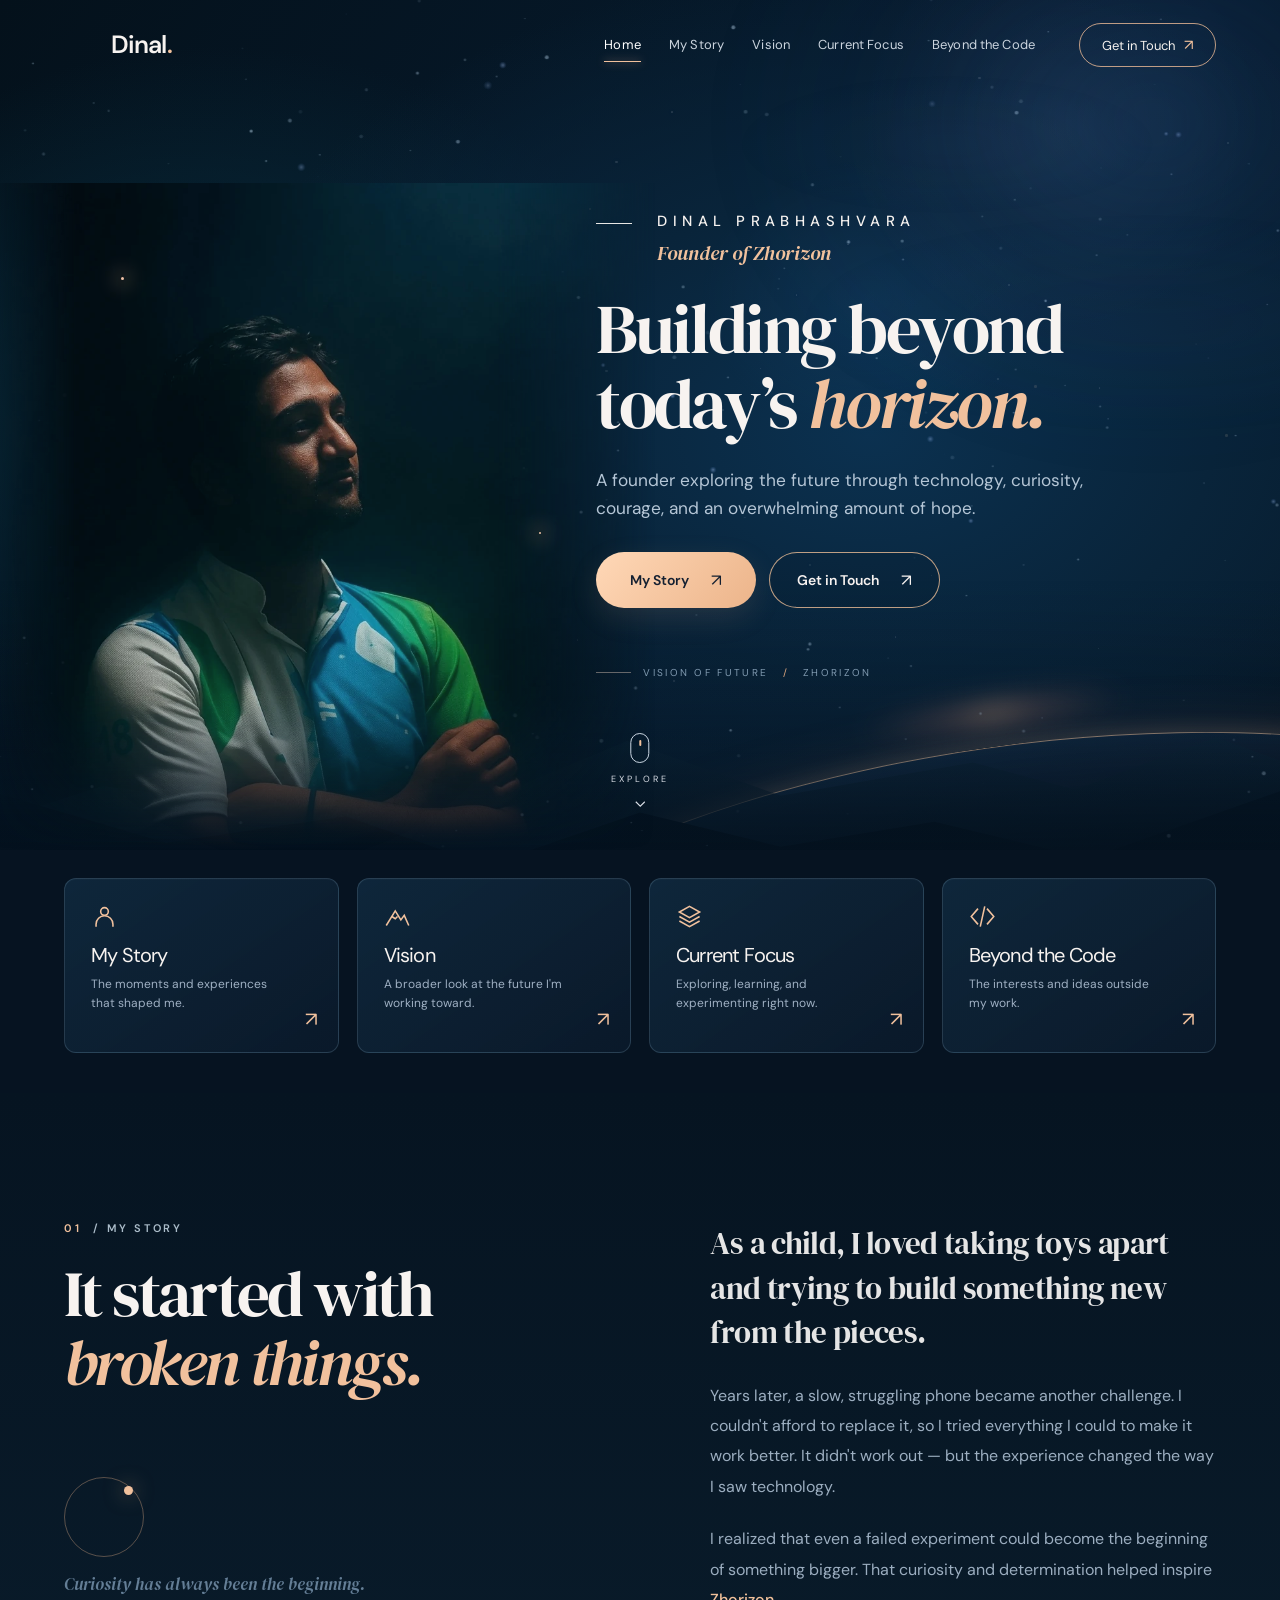
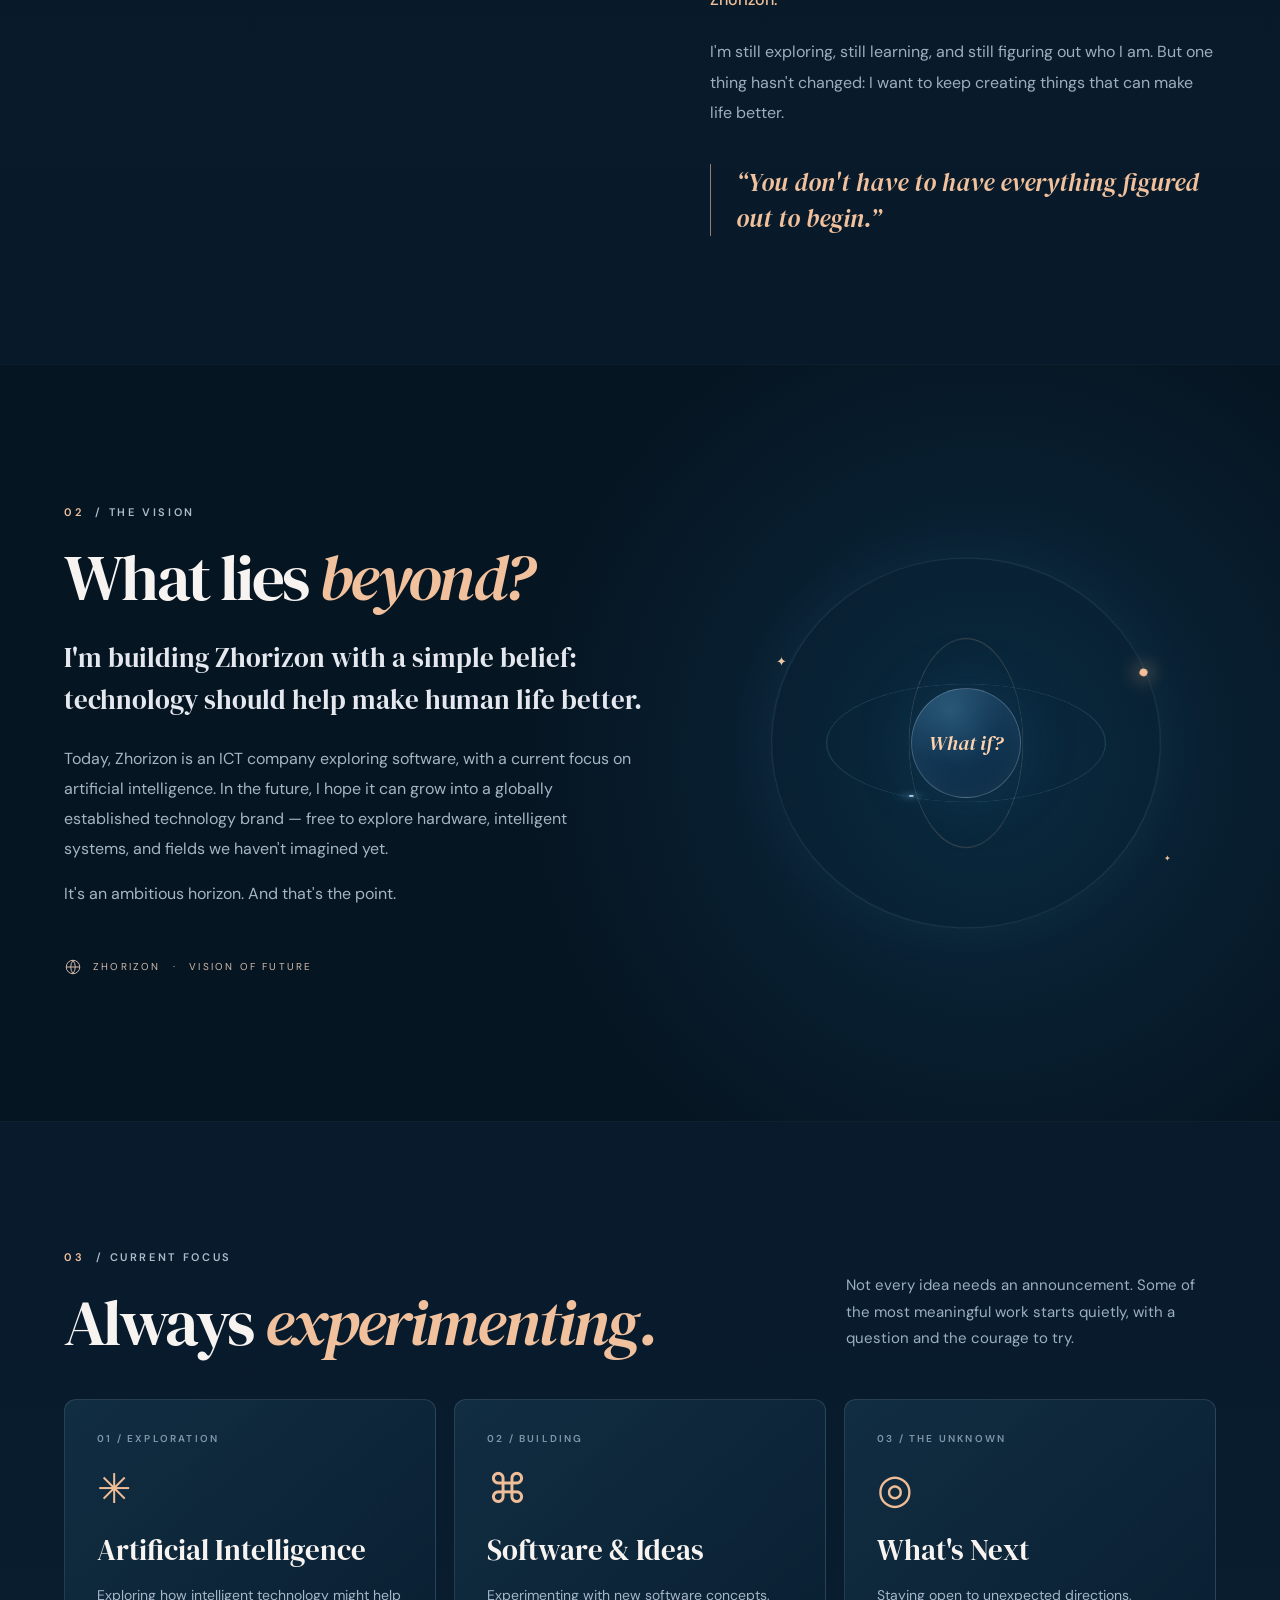
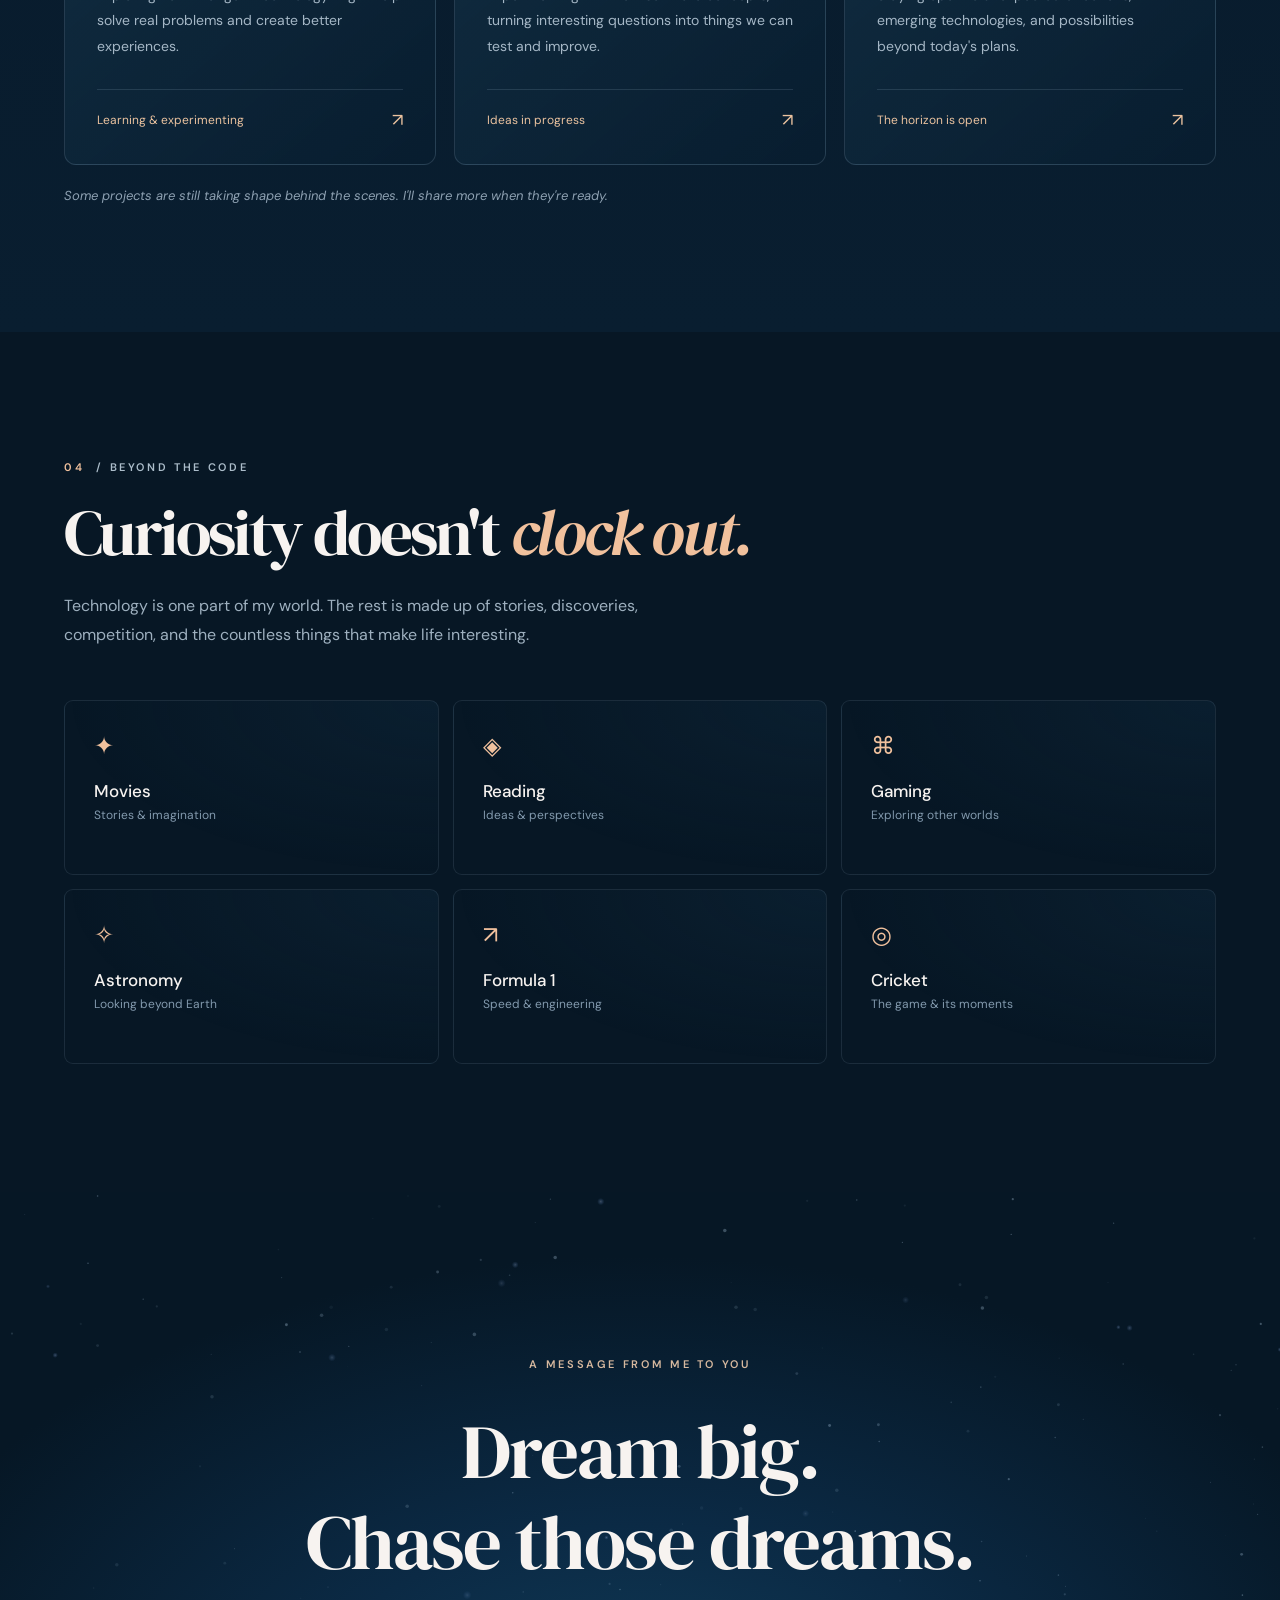
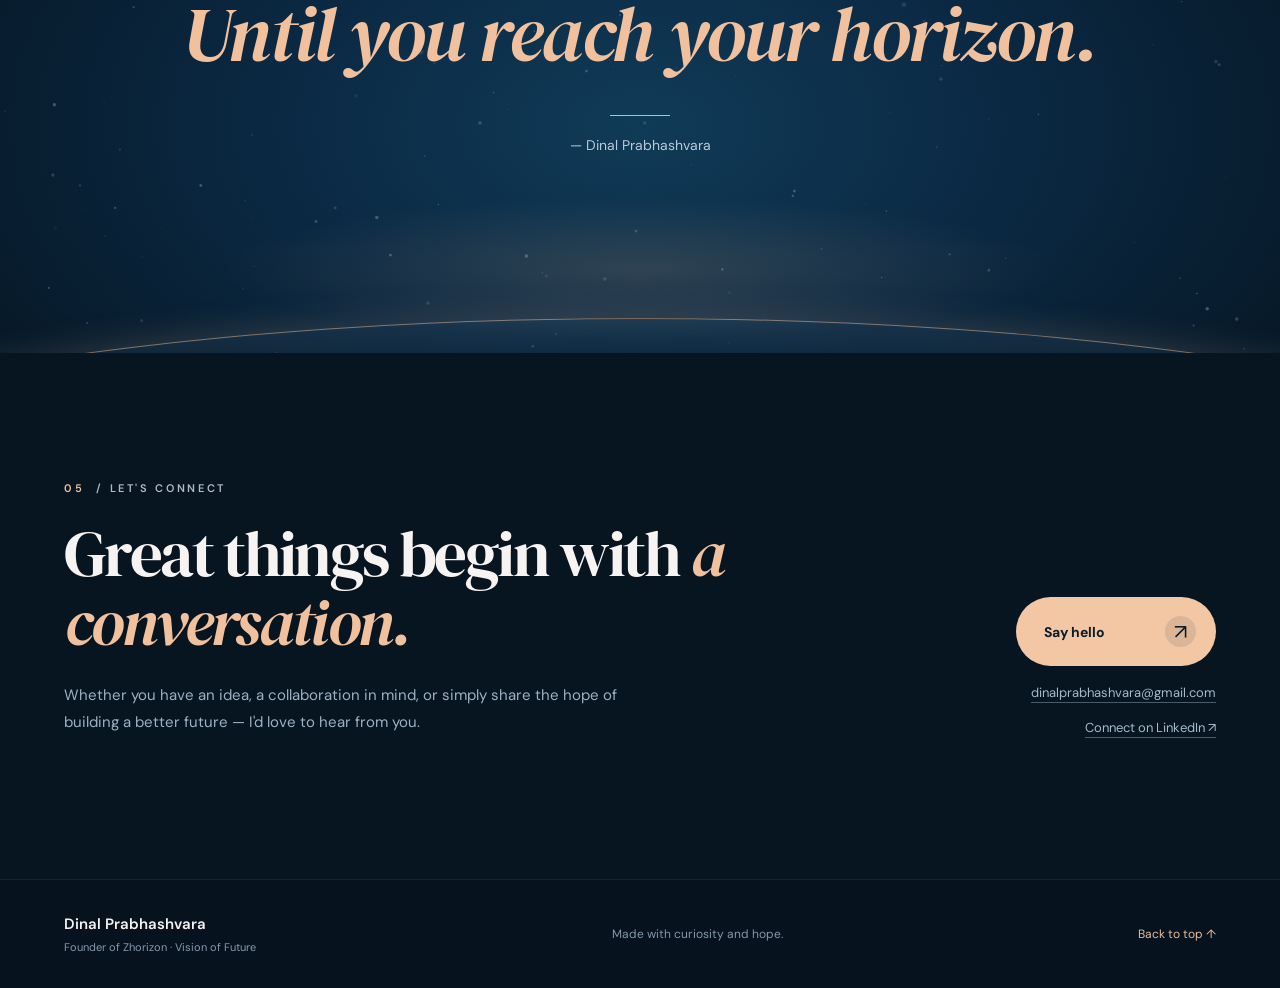
==== commit 4479fd5b: "Add files via upload Add LinkedIn profile to portfolio" ====
--- a/index.html
+++ b/index.html
@@ -4,11 +4,60 @@
   <meta charset="UTF-8" />
   <meta name="viewport" content="width=device-width, initial-scale=1.0" />
   <meta name="theme-color" content="#071421" />
-  <meta name="description" content="Dinal Prabhashvara — founder of Zhorizon. Exploring the future through technology, curiosity, courage, and hope." />
+  <meta name="description" content="Meet Dinal Prabhashvara, founder of Zhorizon. Discover his story, vision for artificial intelligence and technology, and hope for a better future." />
+  <meta name="author" content="Dinal Prabhashvara" />
+  <meta name="robots" content="index, follow, max-image-preview:large" />
+  <link rel="canonical" href="https://dinalprabhashvara.github.io/" />
+  <meta property="og:locale" content="en_US" />
   <meta property="og:type" content="website" />
-  <meta property="og:title" content="Dinal Prabhashvara — Building beyond today's horizon" />
-  <meta property="og:description" content="Founder of Zhorizon. Building, experimenting, and exploring new possibilities in technology." />
+  <meta property="og:url" content="https://dinalprabhashvara.github.io/" />
+  <meta property="og:site_name" content="Dinal Prabhashvara" />
+  <meta property="og:title" content="Dinal Prabhashvara | Building Beyond Today's Horizon" />
+  <meta property="og:description" content="Founder of Zhorizon. Exploring the future through technology, curiosity, courage, and hope." />
+  <meta property="og:image" content="https://dinalprabhashvara.github.io/assets/og-cover.jpg" />
+  <meta property="og:image:width" content="1200" />
+  <meta property="og:image:height" content="630" />
+  <meta property="og:image:alt" content="Dinal Prabhashvara — Building beyond today's horizon" />
+  <meta name="twitter:card" content="summary_large_image" />
+  <meta name="twitter:title" content="Dinal Prabhashvara | Building Beyond Today's Horizon" />
+  <meta name="twitter:description" content="Founder of Zhorizon. Building and experimenting with technology and hope." />
+  <meta name="twitter:image" content="https://dinalprabhashvara.github.io/assets/og-cover.jpg" />
   <title>Dinal Prabhashvara | Building Beyond Today's Horizon</title>
+  <script type="application/ld+json">
+{
+  "@context": "https://schema.org",
+  "@graph": [
+    {
+      "@type": "Person",
+      "@id": "https://dinalprabhashvara.github.io/#dinal",
+      "name": "Dinal Prabhashvara",
+      "url": "https://dinalprabhashvara.github.io/",
+      "sameAs": ["https://www.linkedin.com/in/dinal-prabhashvara-46259444a/"],
+      "jobTitle": "Founder of Zhorizon",
+      "description": "Founder exploring artificial intelligence, software, and new technology with curiosity, courage, and hope.",
+      "image": "https://dinalprabhashvara.github.io/assets/dinal-portrait.webp",
+      "founder": {
+        "@id": "https://dinalprabhashvara.github.io/#zhorizon"
+      },
+      "knowsAbout": [
+        "Artificial intelligence",
+        "Software",
+        "Technology innovation"
+      ]
+    },
+    {
+      "@type": "Organization",
+      "@id": "https://dinalprabhashvara.github.io/#zhorizon",
+      "name": "Zhorizon",
+      "slogan": "Vision of Future",
+      "description": "An emerging ICT brand exploring software and artificial intelligence, with ambitions to expand into new areas of technology.",
+      "founder": {
+        "@id": "https://dinalprabhashvara.github.io/#dinal"
+      }
+    }
+  ]
+}
+  </script>
   <link rel="icon" type="image/svg+xml" href="assets/favicon.svg" />
   <link rel="preconnect" href="https://fonts.googleapis.com" />
   <link rel="preconnect" href="https://fonts.gstatic.com" crossorigin />
@@ -92,7 +141,7 @@
 
     <section class="closing-section" aria-labelledby="closing-title"><div class="closing-stars" aria-hidden="true"></div><div class="closing-shimmer" aria-hidden="true"></div><div class="container closing-inner reveal"><p class="section-kicker">A message from me to you</p><h2 id="closing-title">Dream big.<br />Chase those dreams.<br /><em>Until you reach your horizon.</em></h2><div class="signature-rule"></div><p class="signature">— Dinal Prabhashvara</p></div><div class="closing-horizon" aria-hidden="true"></div></section>
 
-    <section class="contact-section section-pad" id="contact" aria-labelledby="contact-title"><div class="container contact-layout"><div class="reveal"><p class="section-kicker"><span>05</span> / Let's Connect</p><h2 class="section-title" id="contact-title">Great things begin with <em>a conversation.</em></h2><p>Whether you have an idea, a collaboration in mind, or simply share the hope of building a better future — I'd love to hear from you.</p></div><div class="contact-action reveal"><a href="mailto:dinalprabhashvara@gmail.com?subject=Hello%20Dinal" class="contact-button" data-open-contact-dialog aria-haspopup="dialog"><span>Say hello</span><span class="contact-button-arrow" aria-hidden="true">↗</span></a><a class="contact-email" href="mailto:dinalprabhashvara@gmail.com">dinalprabhashvara@gmail.com</a></div></div></section>
+    <section class="contact-section section-pad" id="contact" aria-labelledby="contact-title"><div class="container contact-layout"><div class="reveal"><p class="section-kicker"><span>05</span> / Let's Connect</p><h2 class="section-title" id="contact-title">Great things begin with <em>a conversation.</em></h2><p>Whether you have an idea, a collaboration in mind, or simply share the hope of building a better future — I'd love to hear from you.</p></div><div class="contact-action reveal"><a href="mailto:dinalprabhashvara@gmail.com?subject=Hello%20Dinal" class="contact-button" data-open-contact-dialog aria-haspopup="dialog"><span>Say hello</span><span class="contact-button-arrow" aria-hidden="true">↗</span></a><a class="contact-email" href="mailto:dinalprabhashvara@gmail.com">dinalprabhashvara@gmail.com</a><a class="contact-email" href="https://www.linkedin.com/in/dinal-prabhashvara-46259444a/" target="_blank" rel="noopener noreferrer" aria-label="Dinal Prabhashvara on LinkedIn">Connect on LinkedIn ↗</a></div></div></section>
   </main>
 
   <dialog class="contact-dialog" id="contact-dialog" aria-labelledby="contact-dialog-title" aria-describedby="contact-dialog-description">
